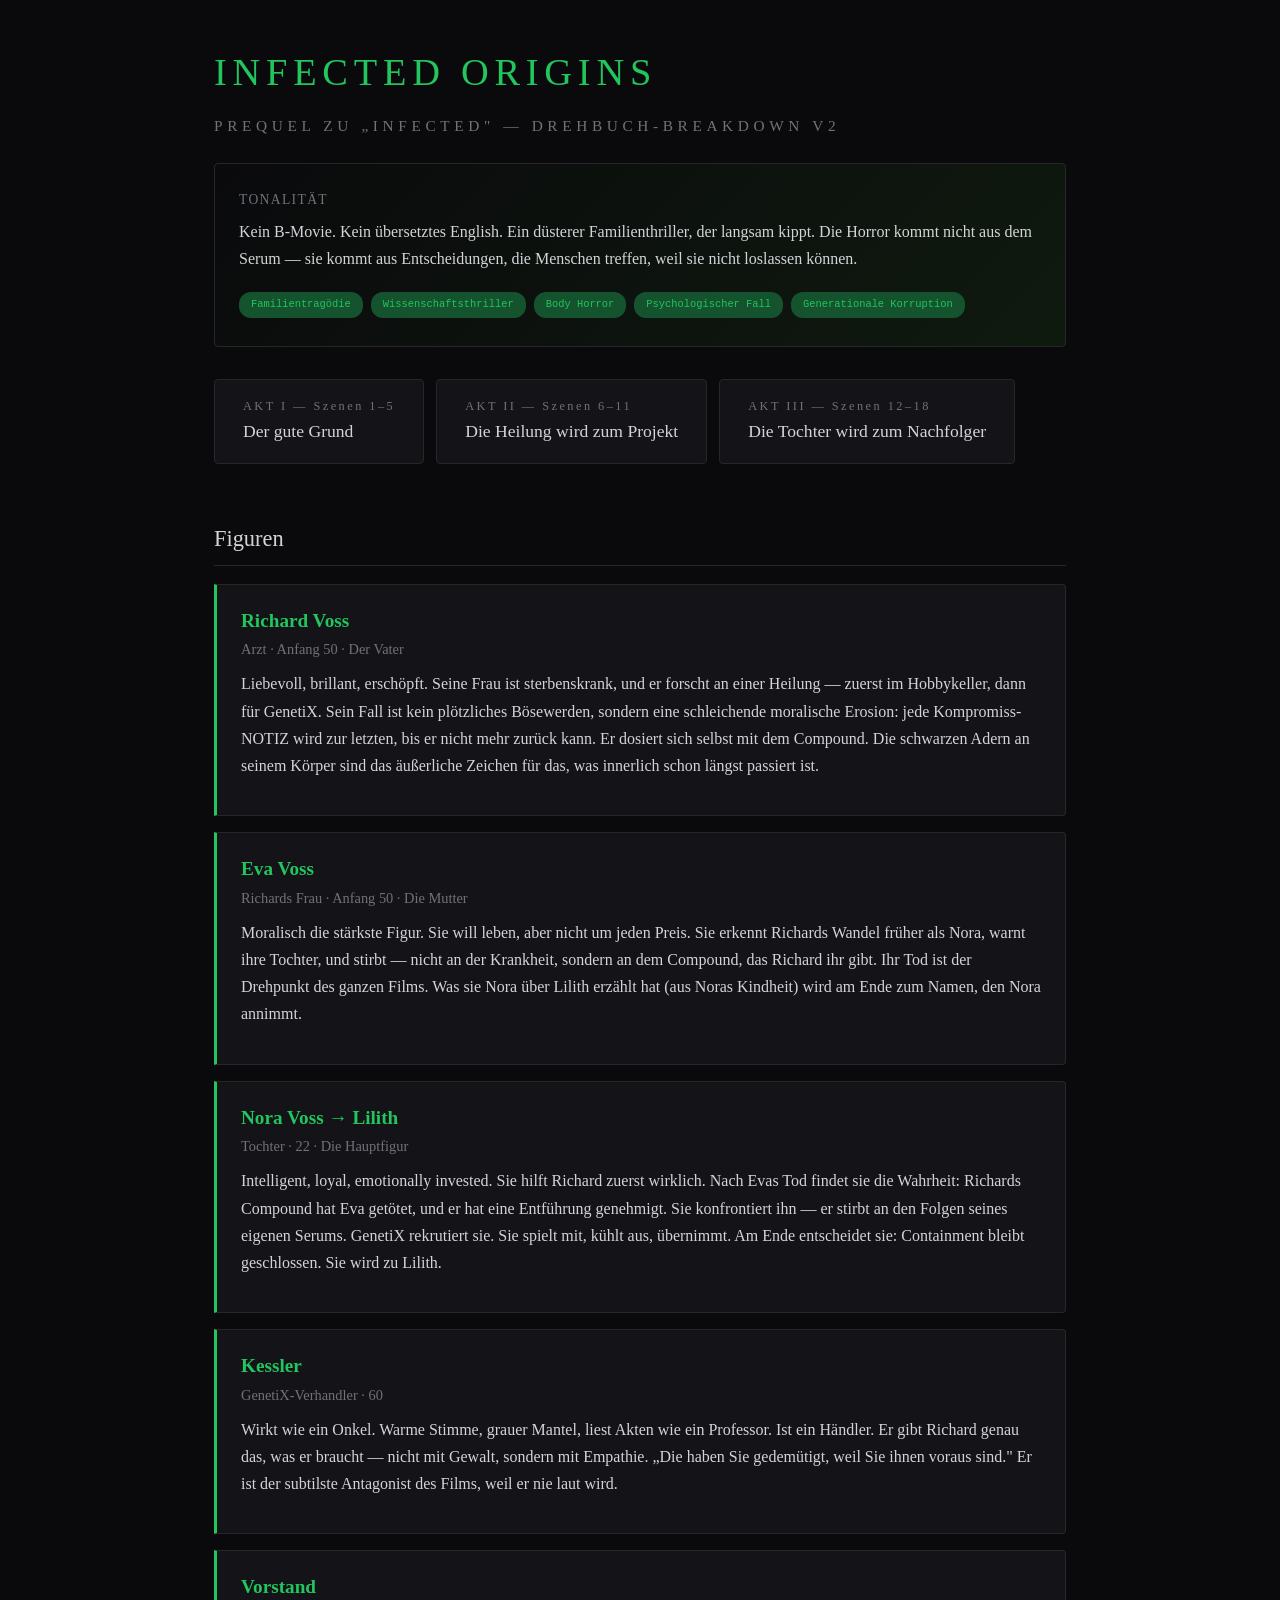
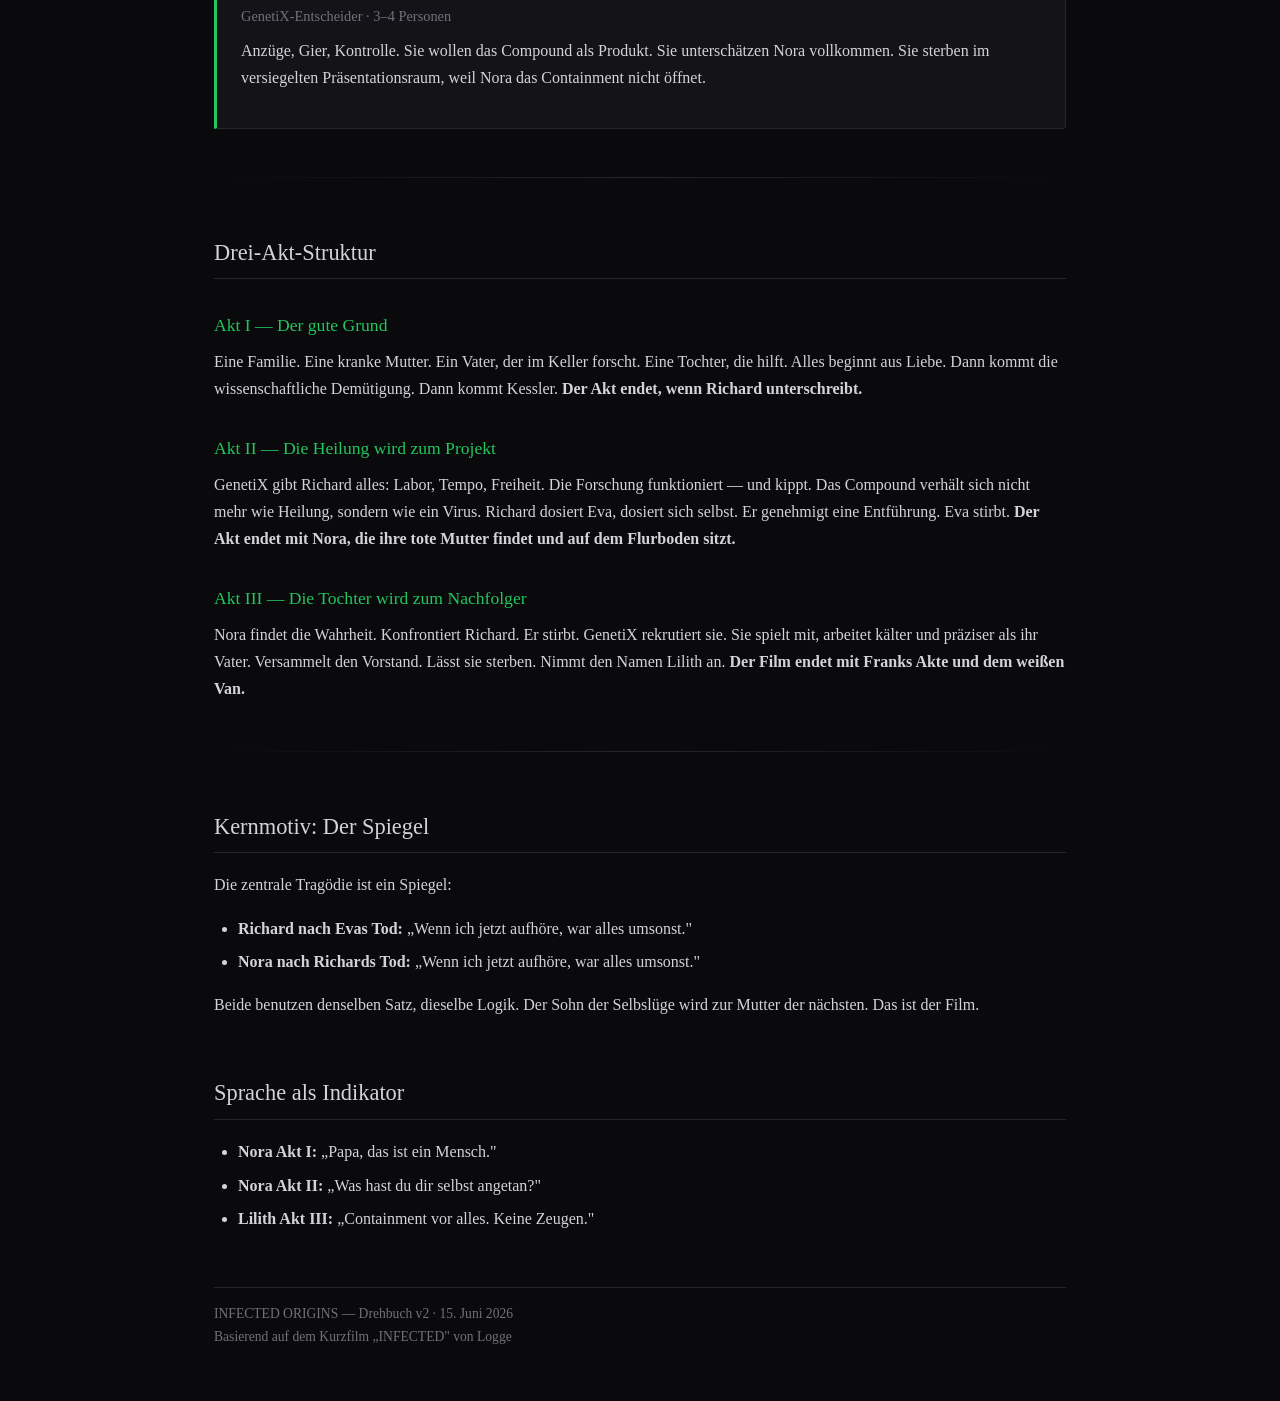
==== index.html @ d0c457ff "Initial commit: screenplay v1+v2, HTML scene breakdowns, notes, GitHub Pages" ====
<!DOCTYPE html>
<html lang="de">
<head>
<meta charset="UTF-8">
<meta http-equiv="refresh" content="0; url=./screenplay/html/index.html">
<title>INFECTED ORIGINS</title>
</head>
<body>
<p>Weiterleitung zu <a href="./screenplay/html/index.html">INFECTED ORIGINS</a>...</p>
</body>
</html>
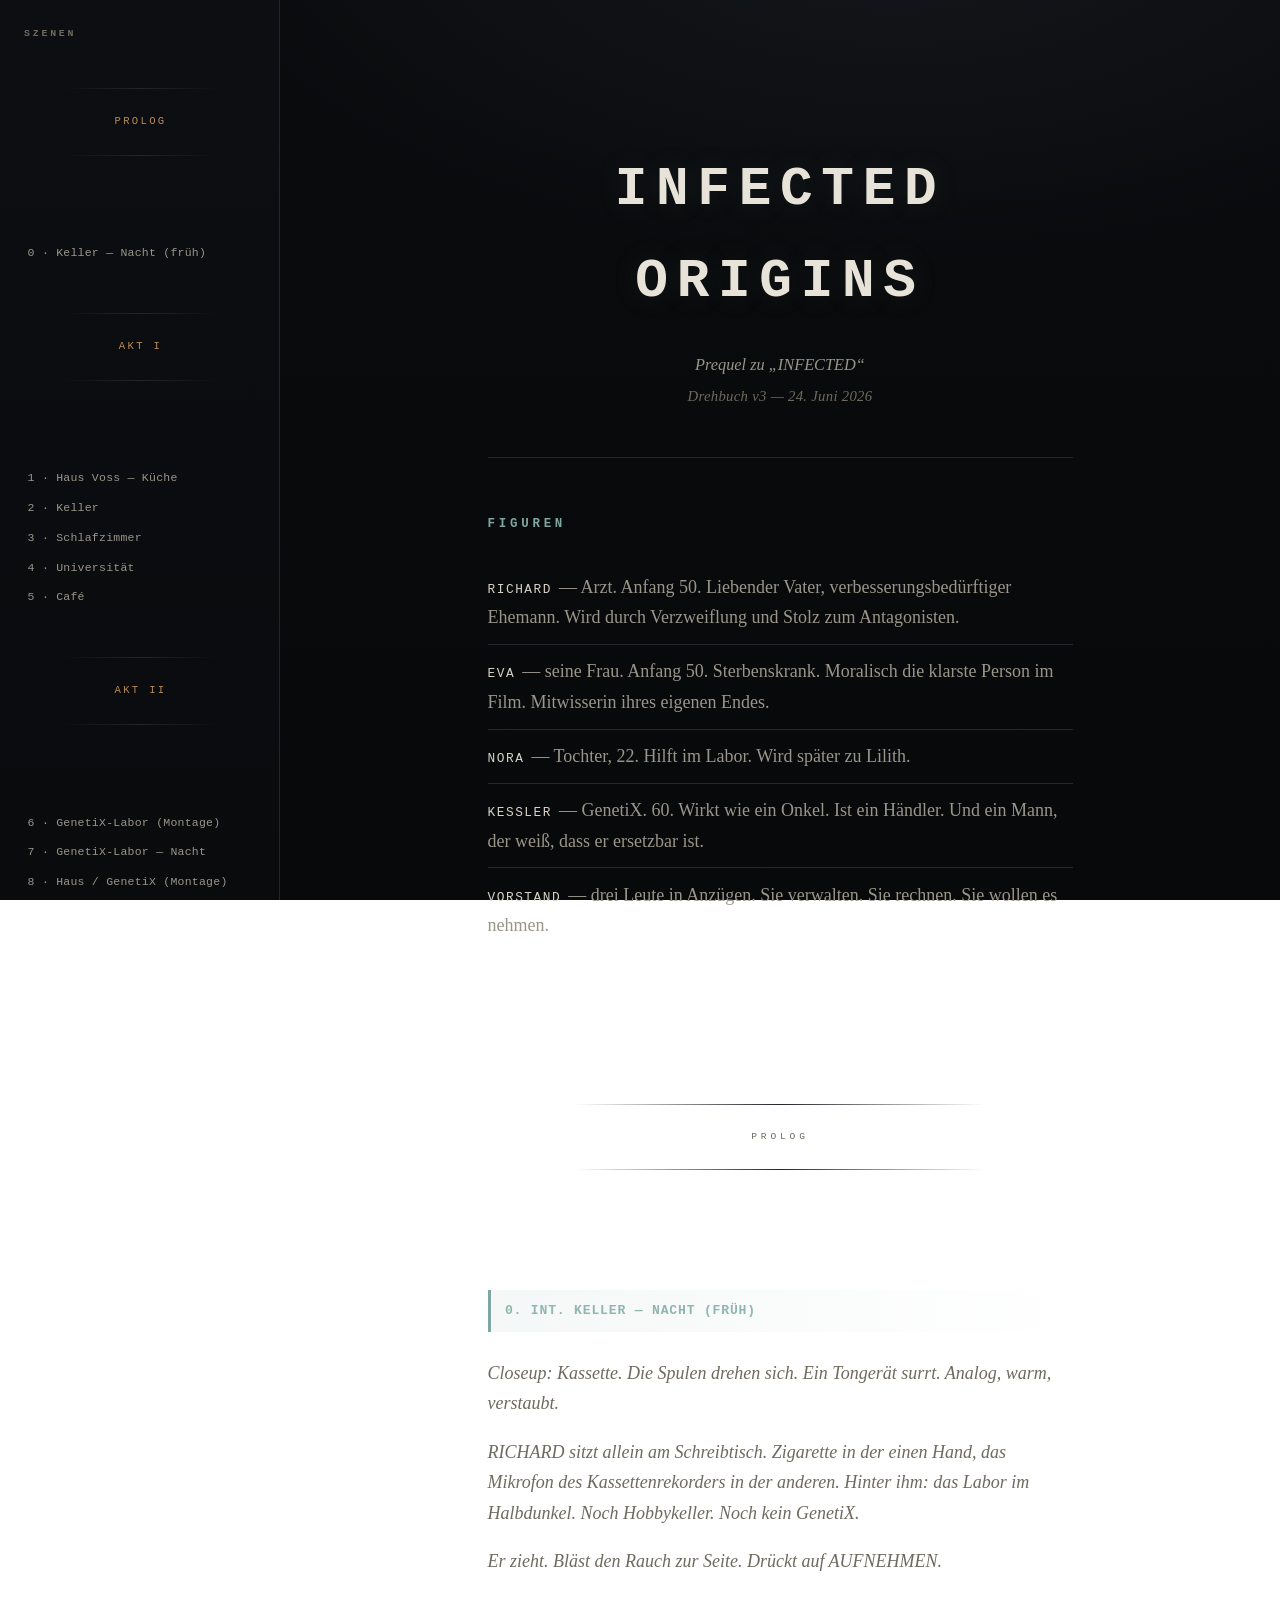
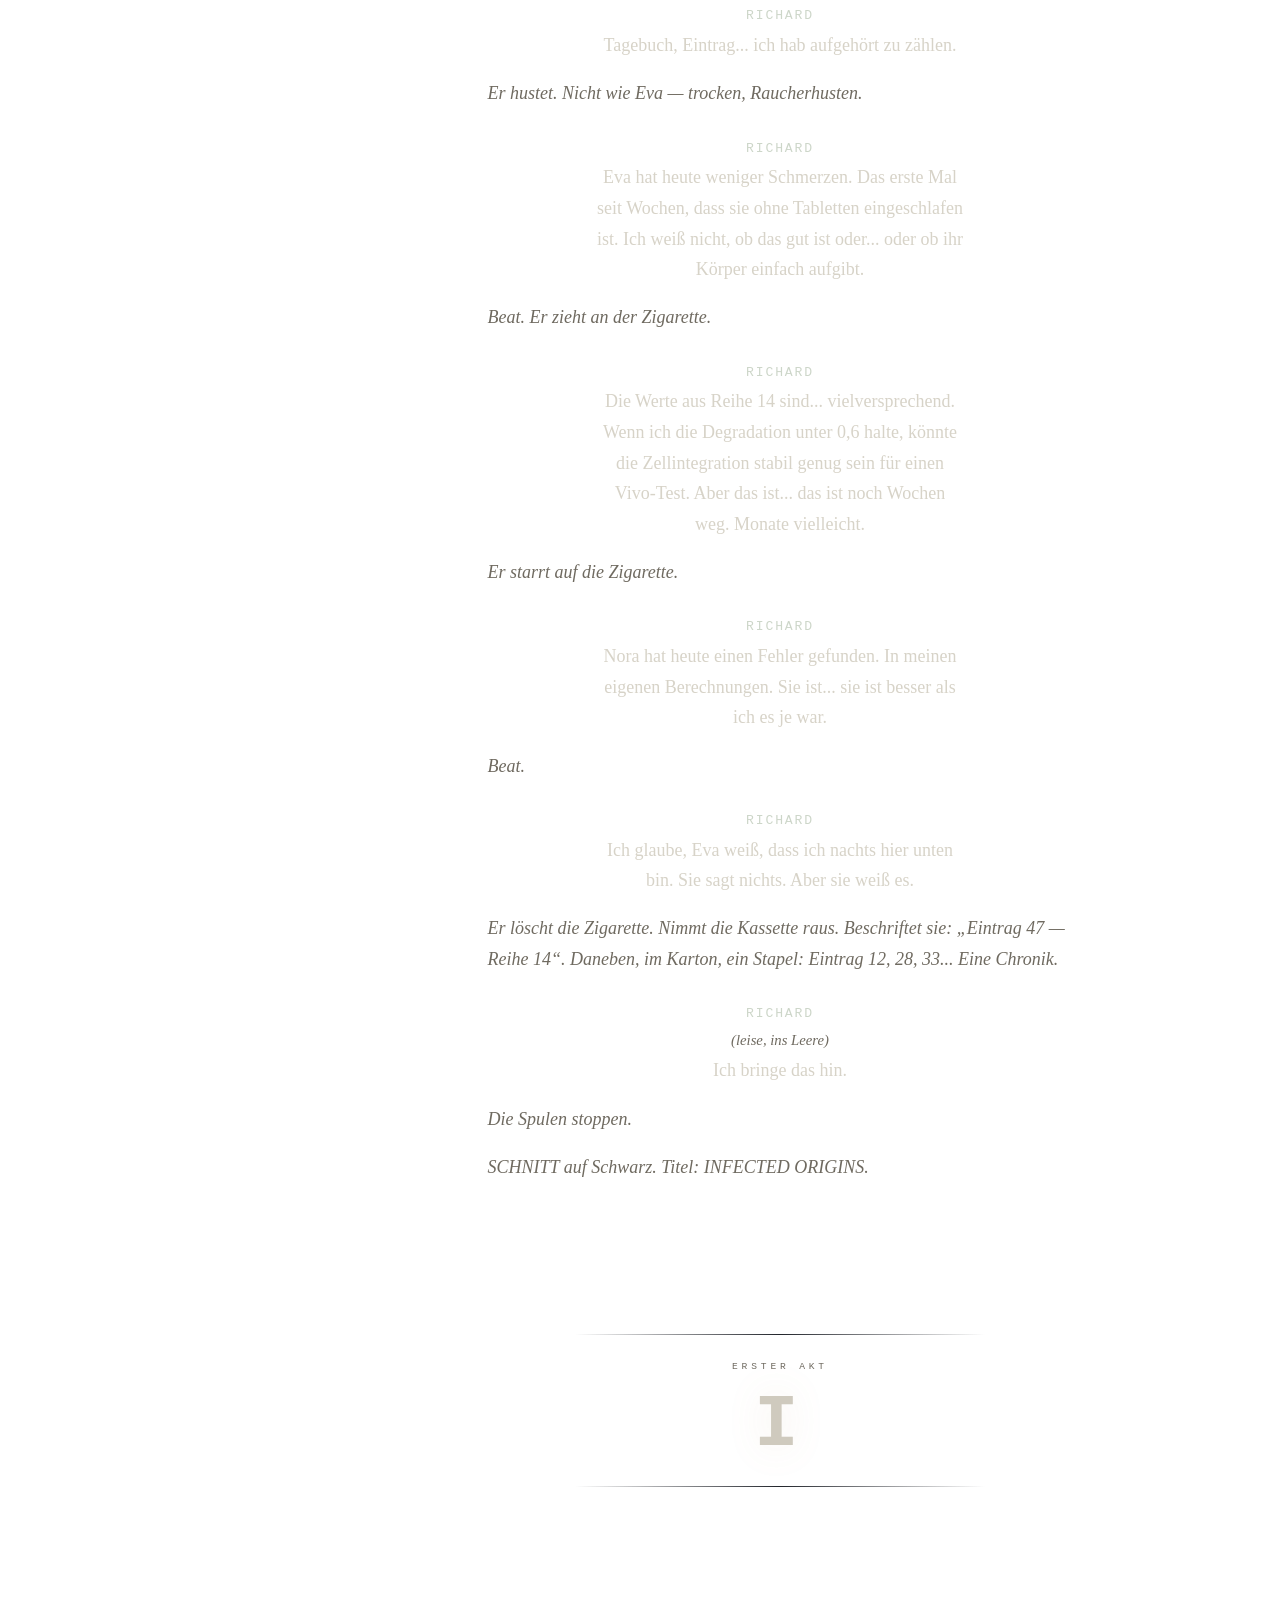
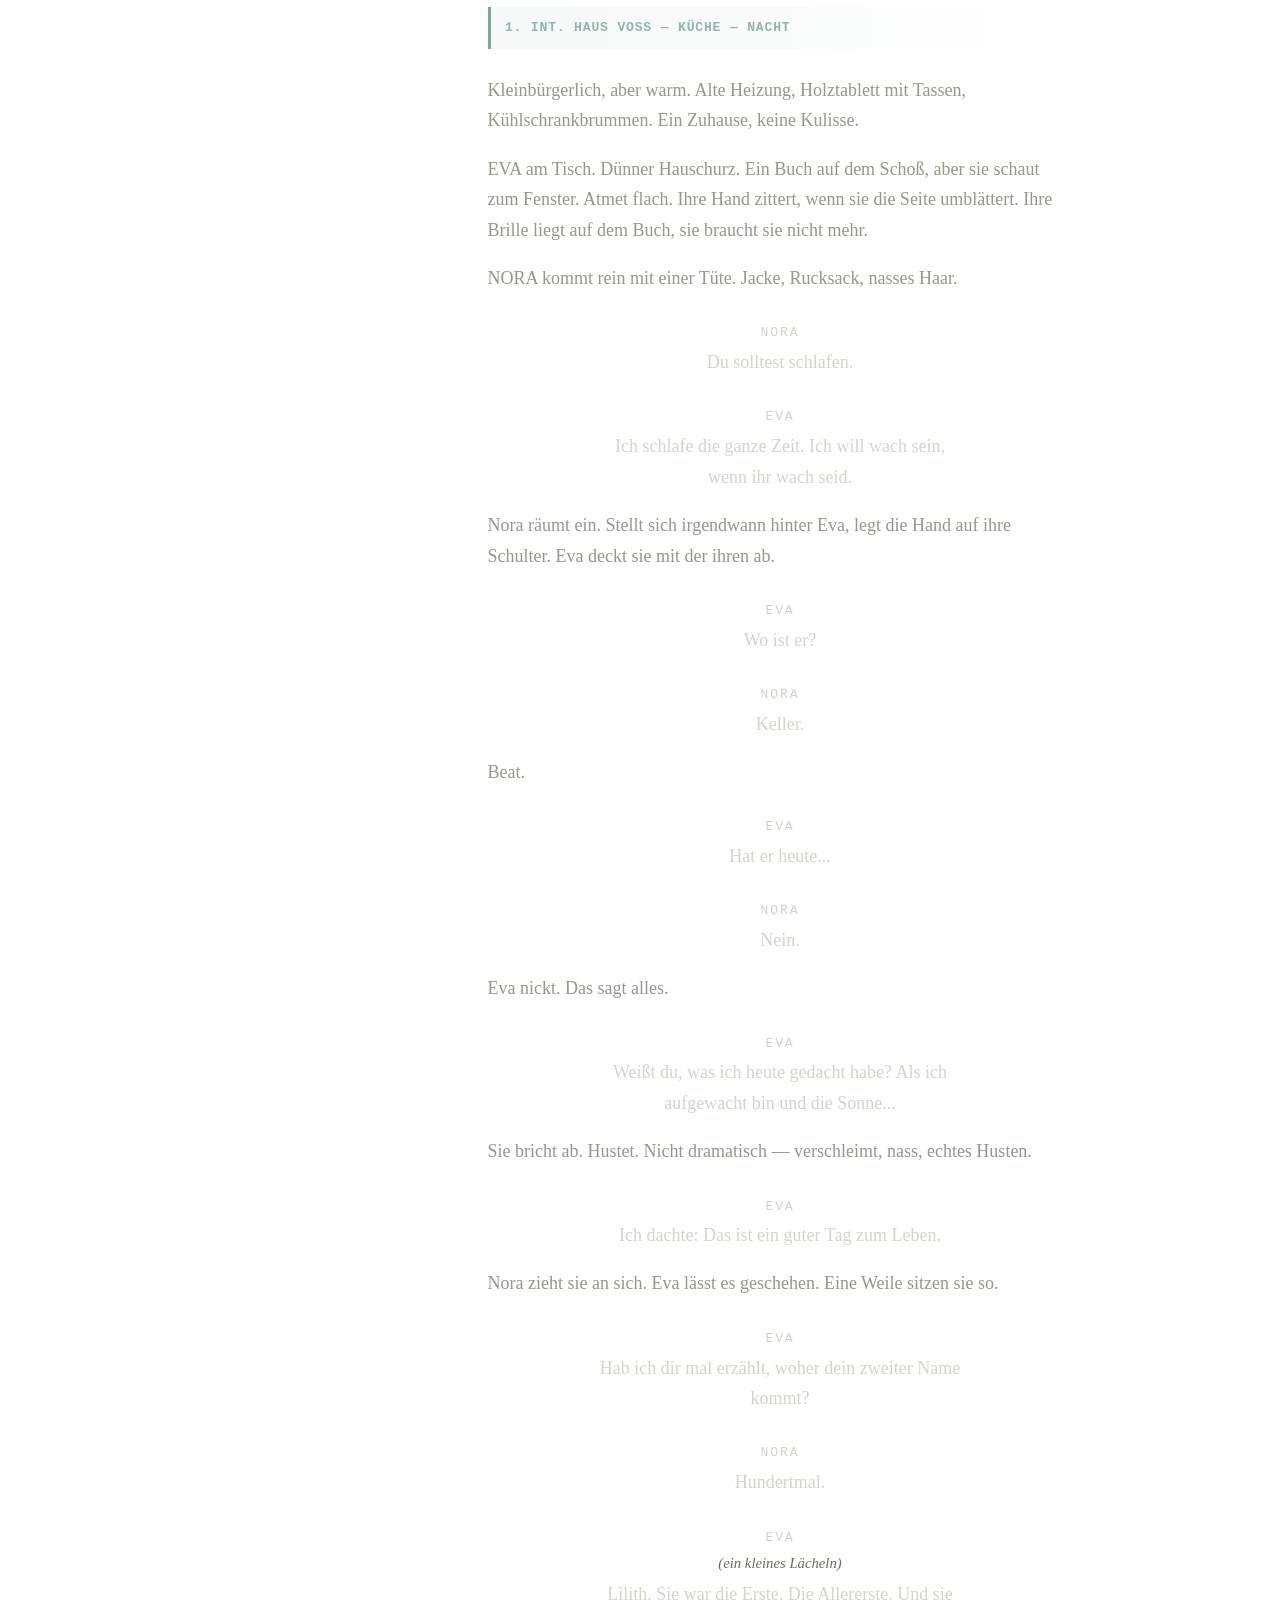
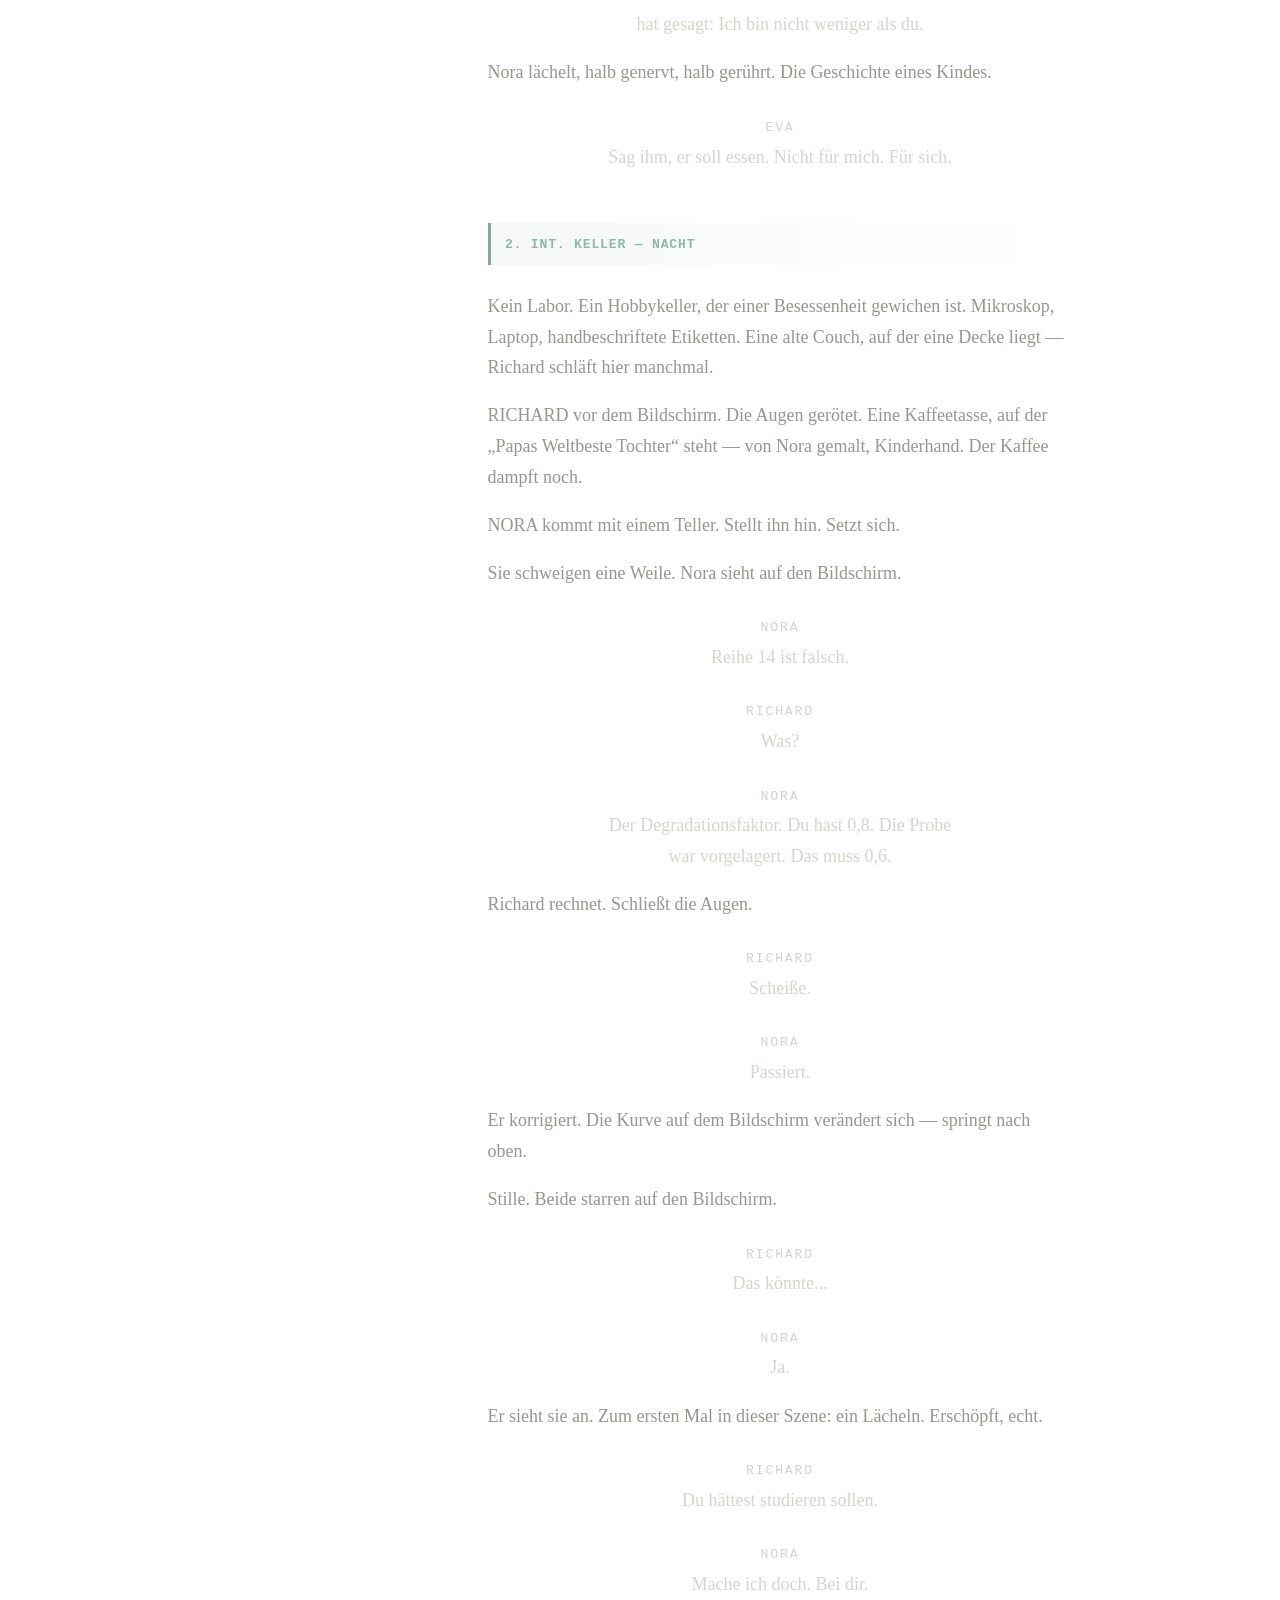
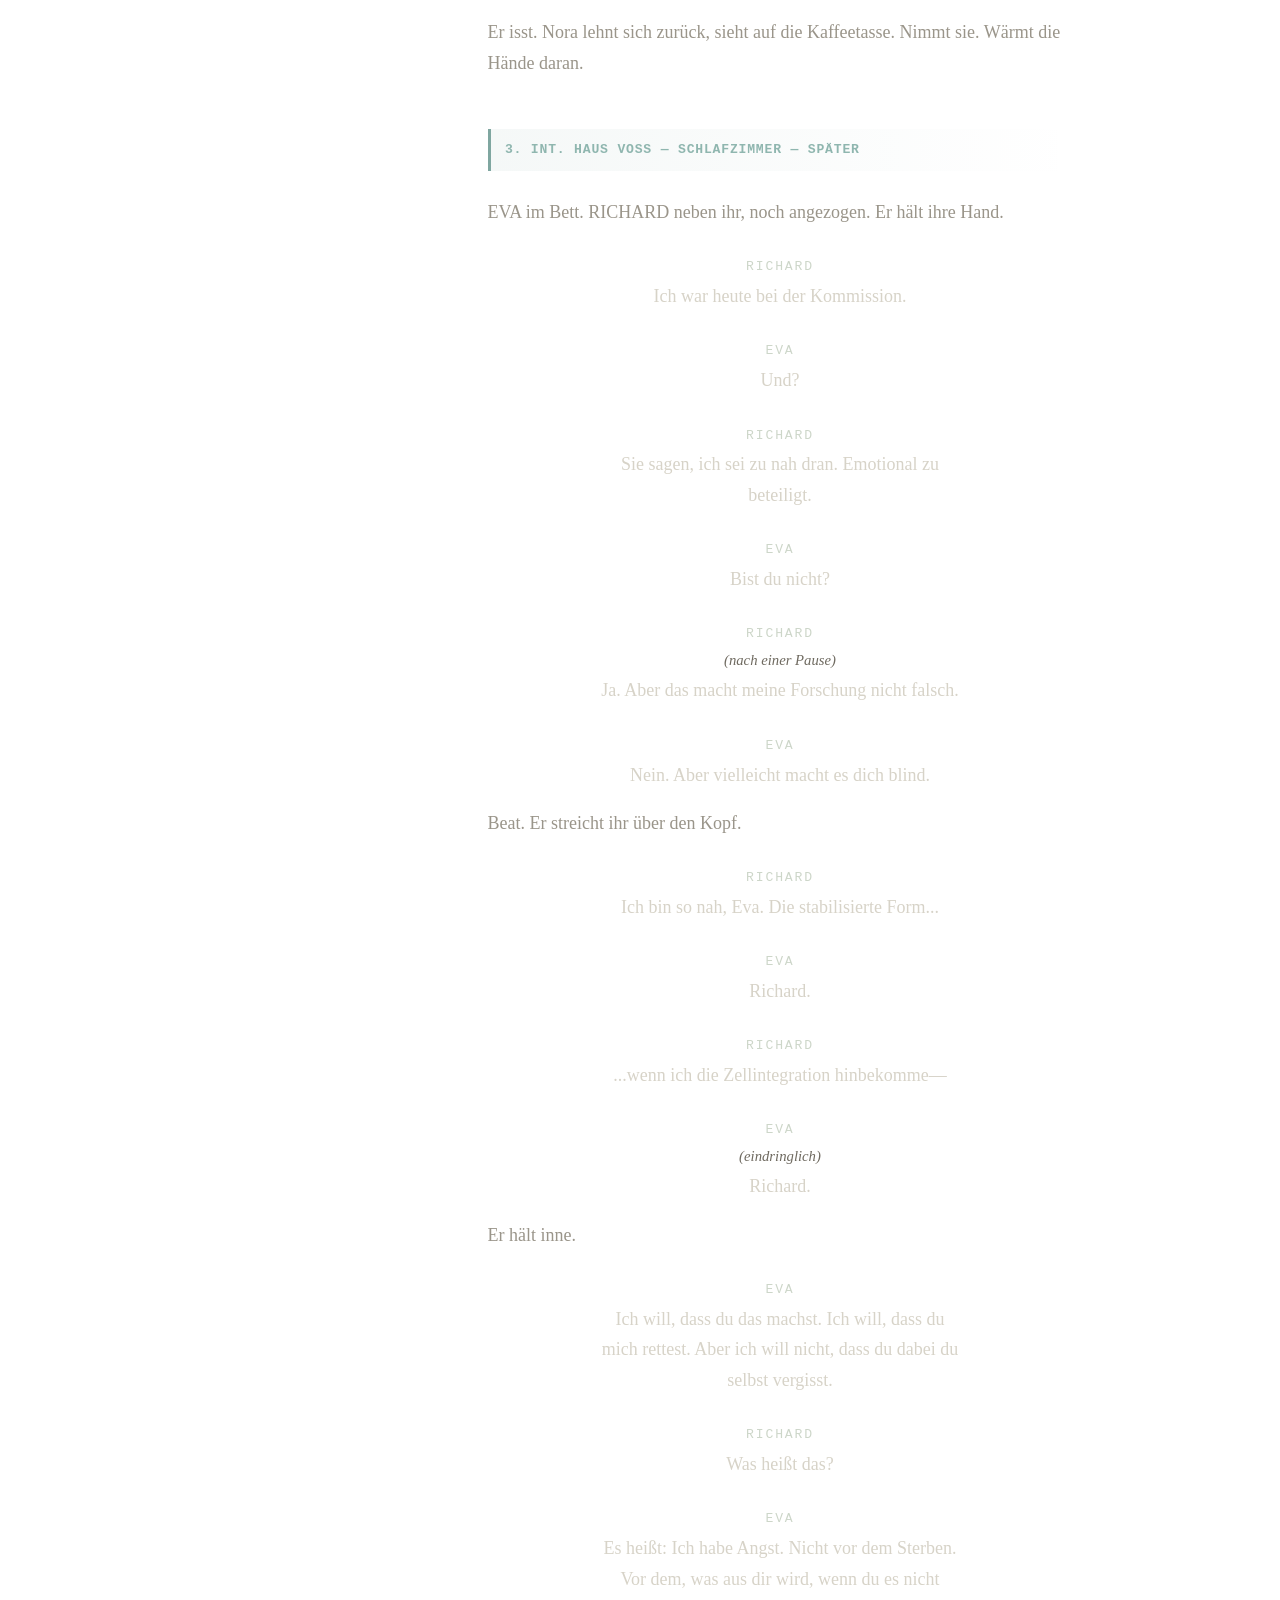
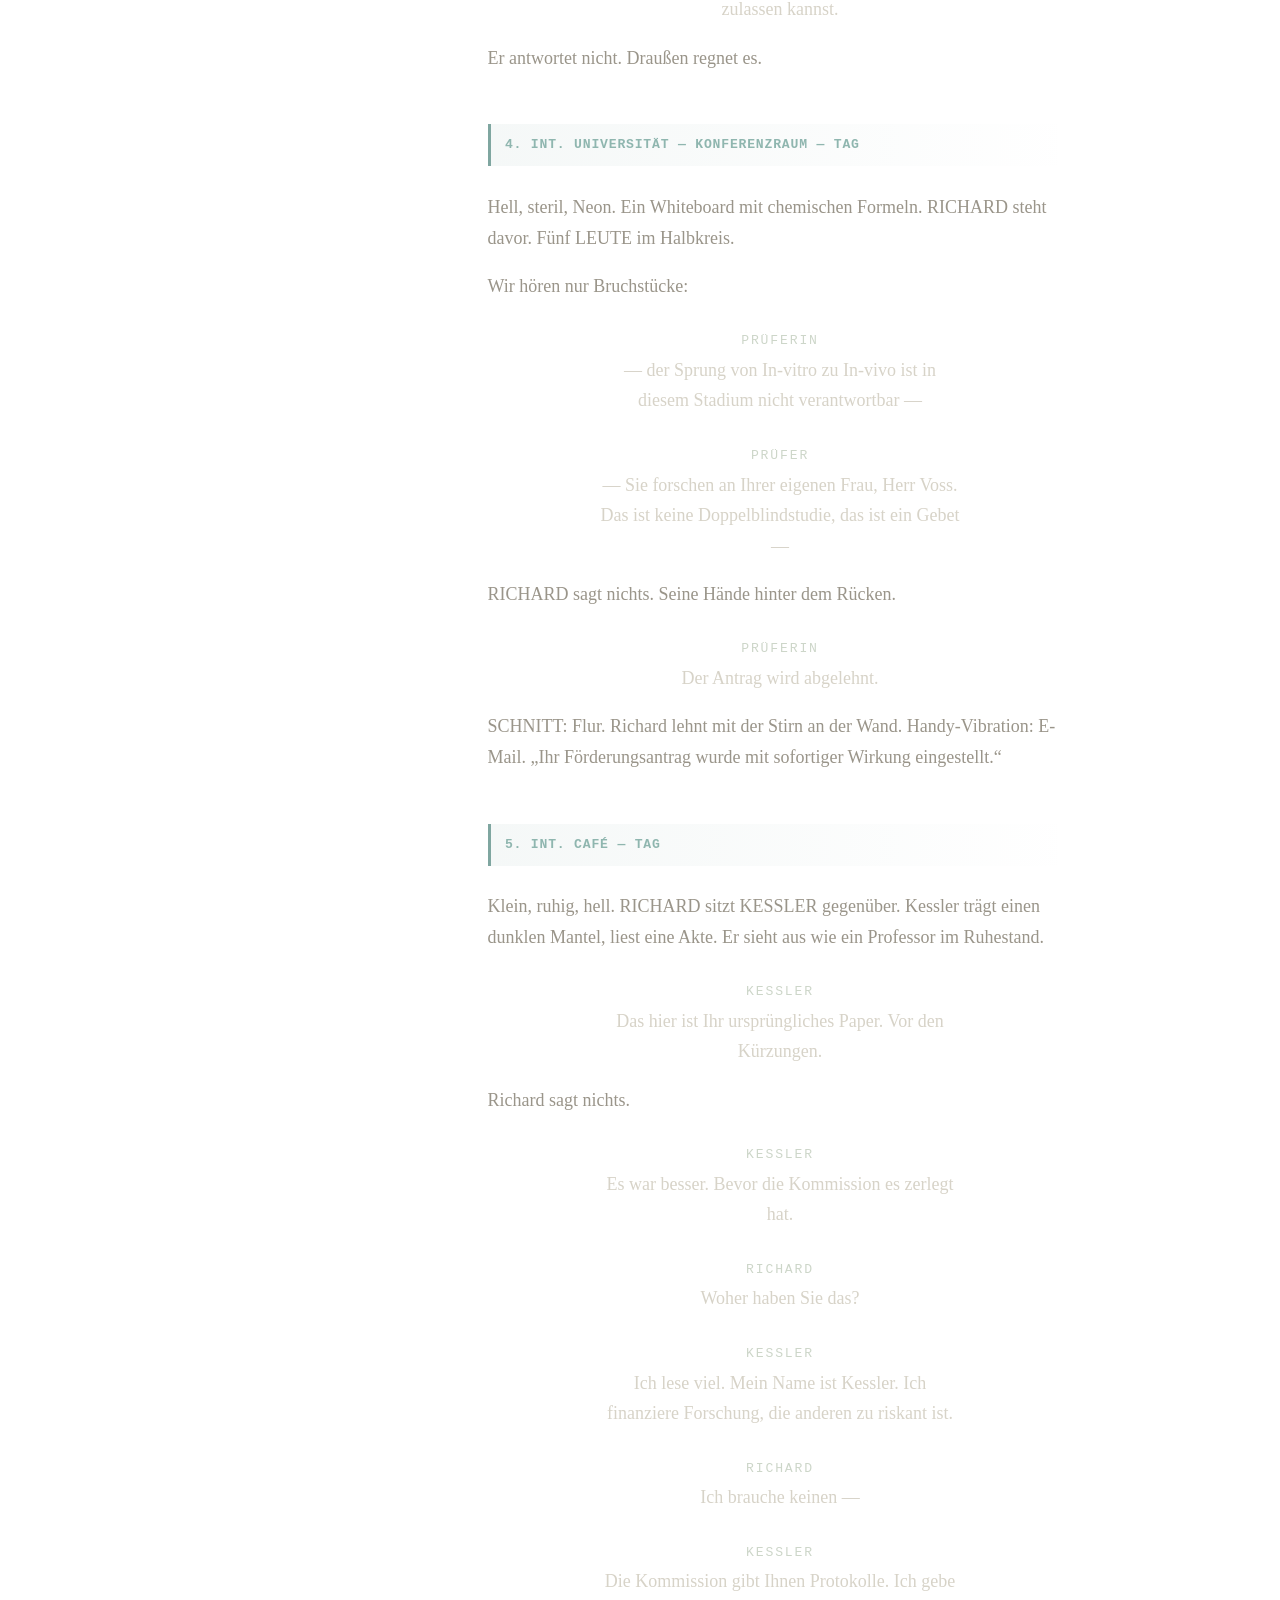
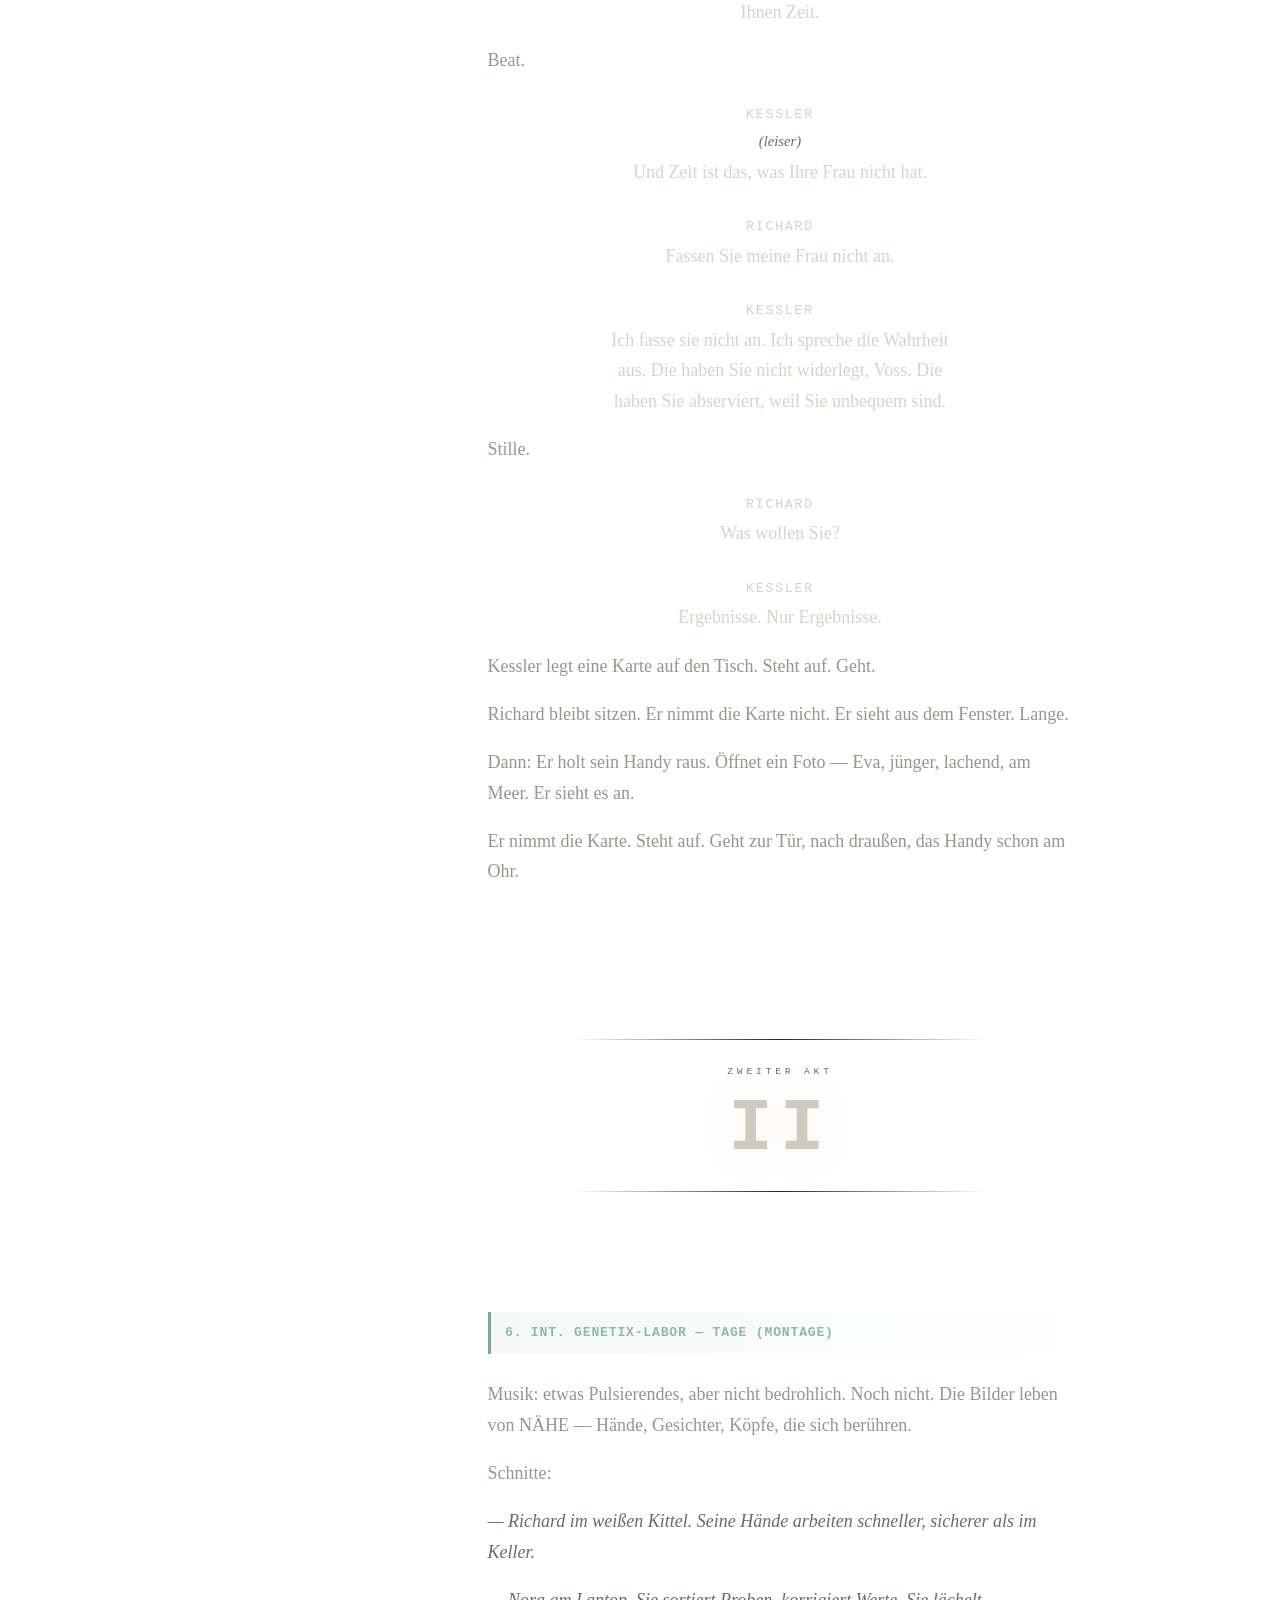
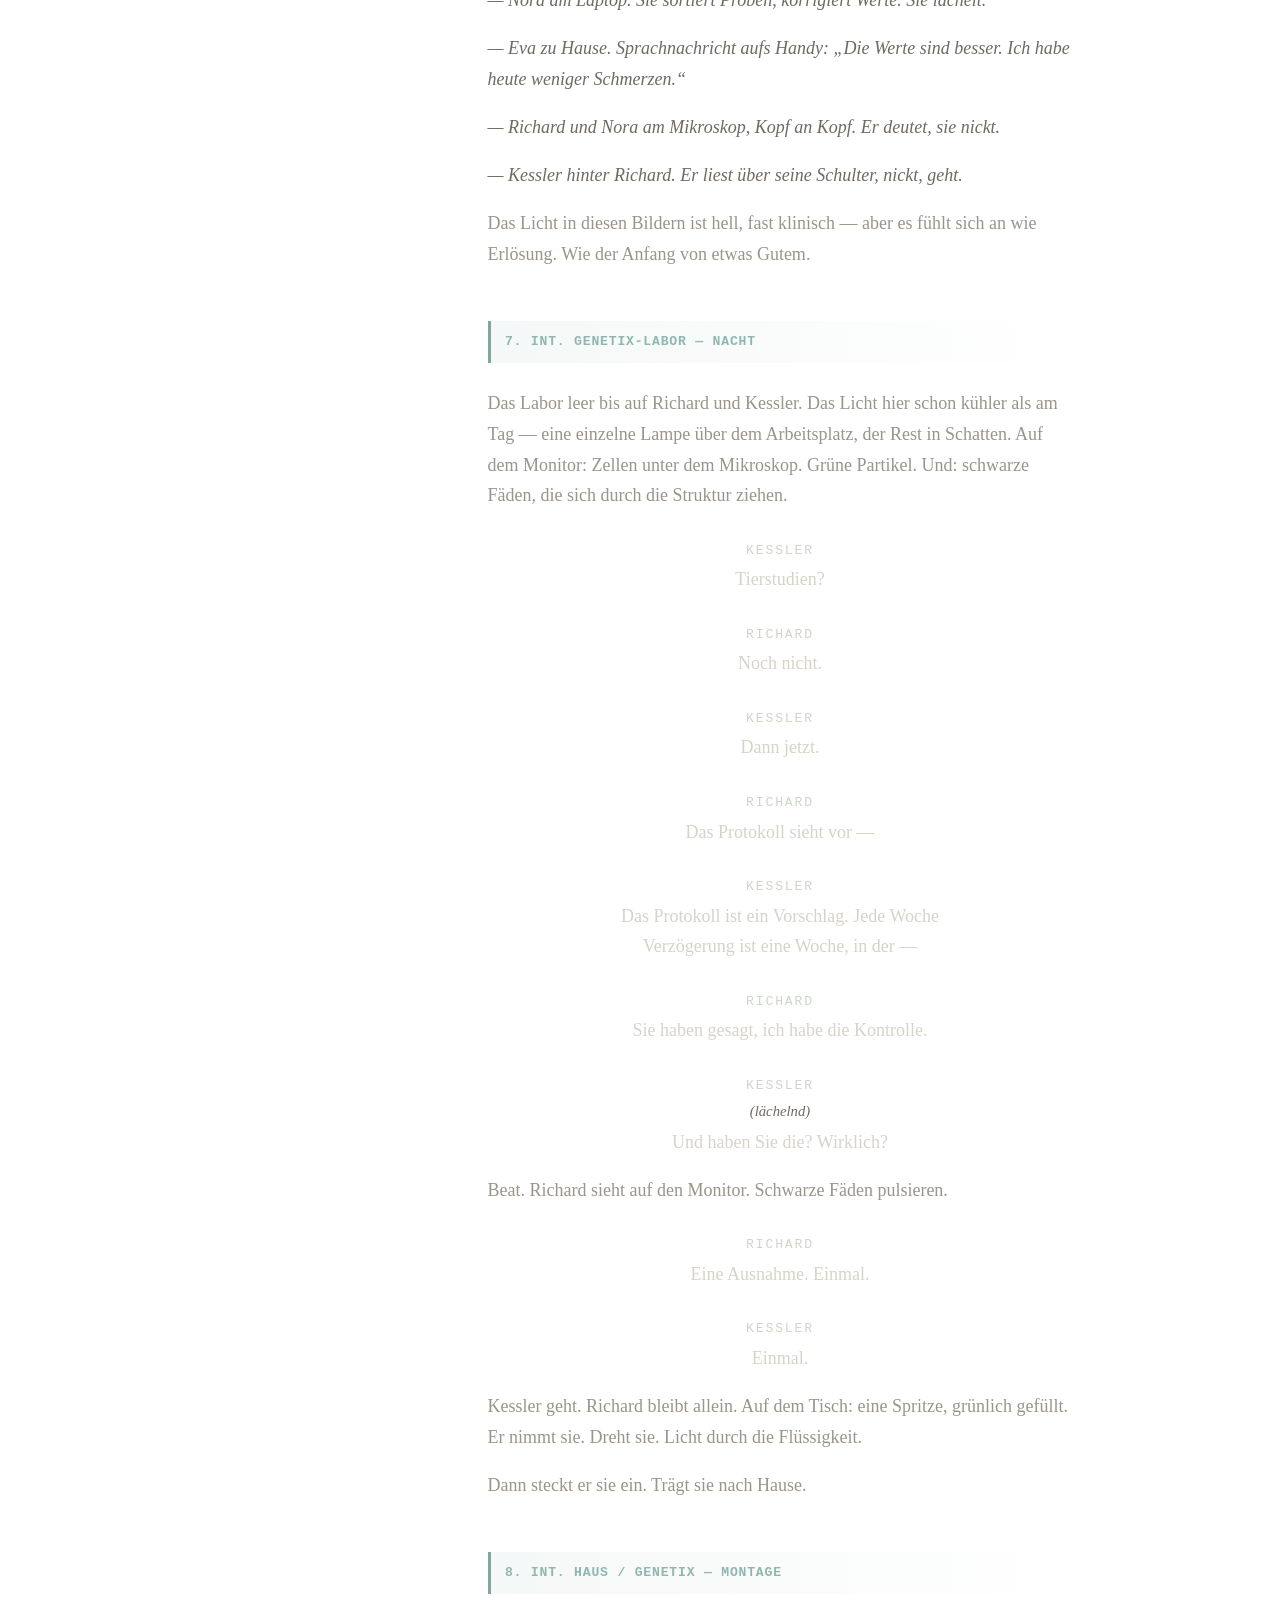
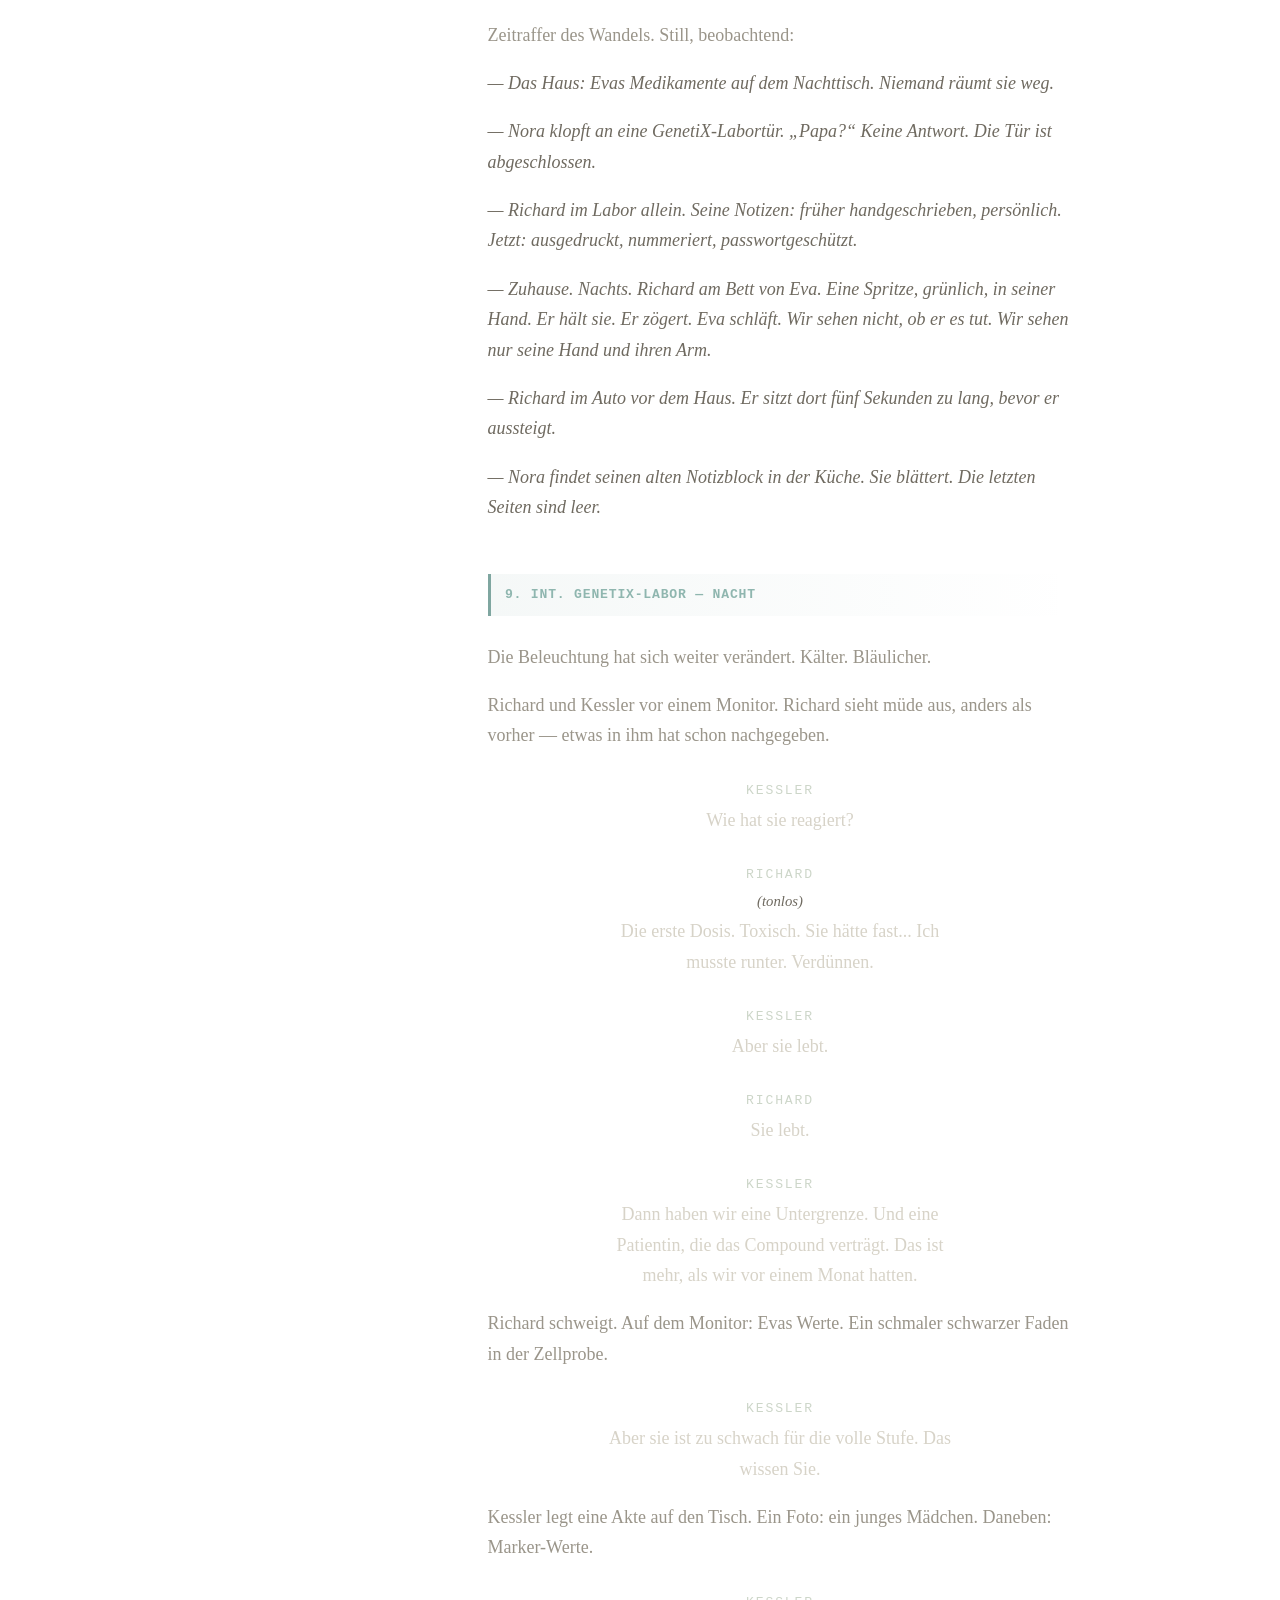
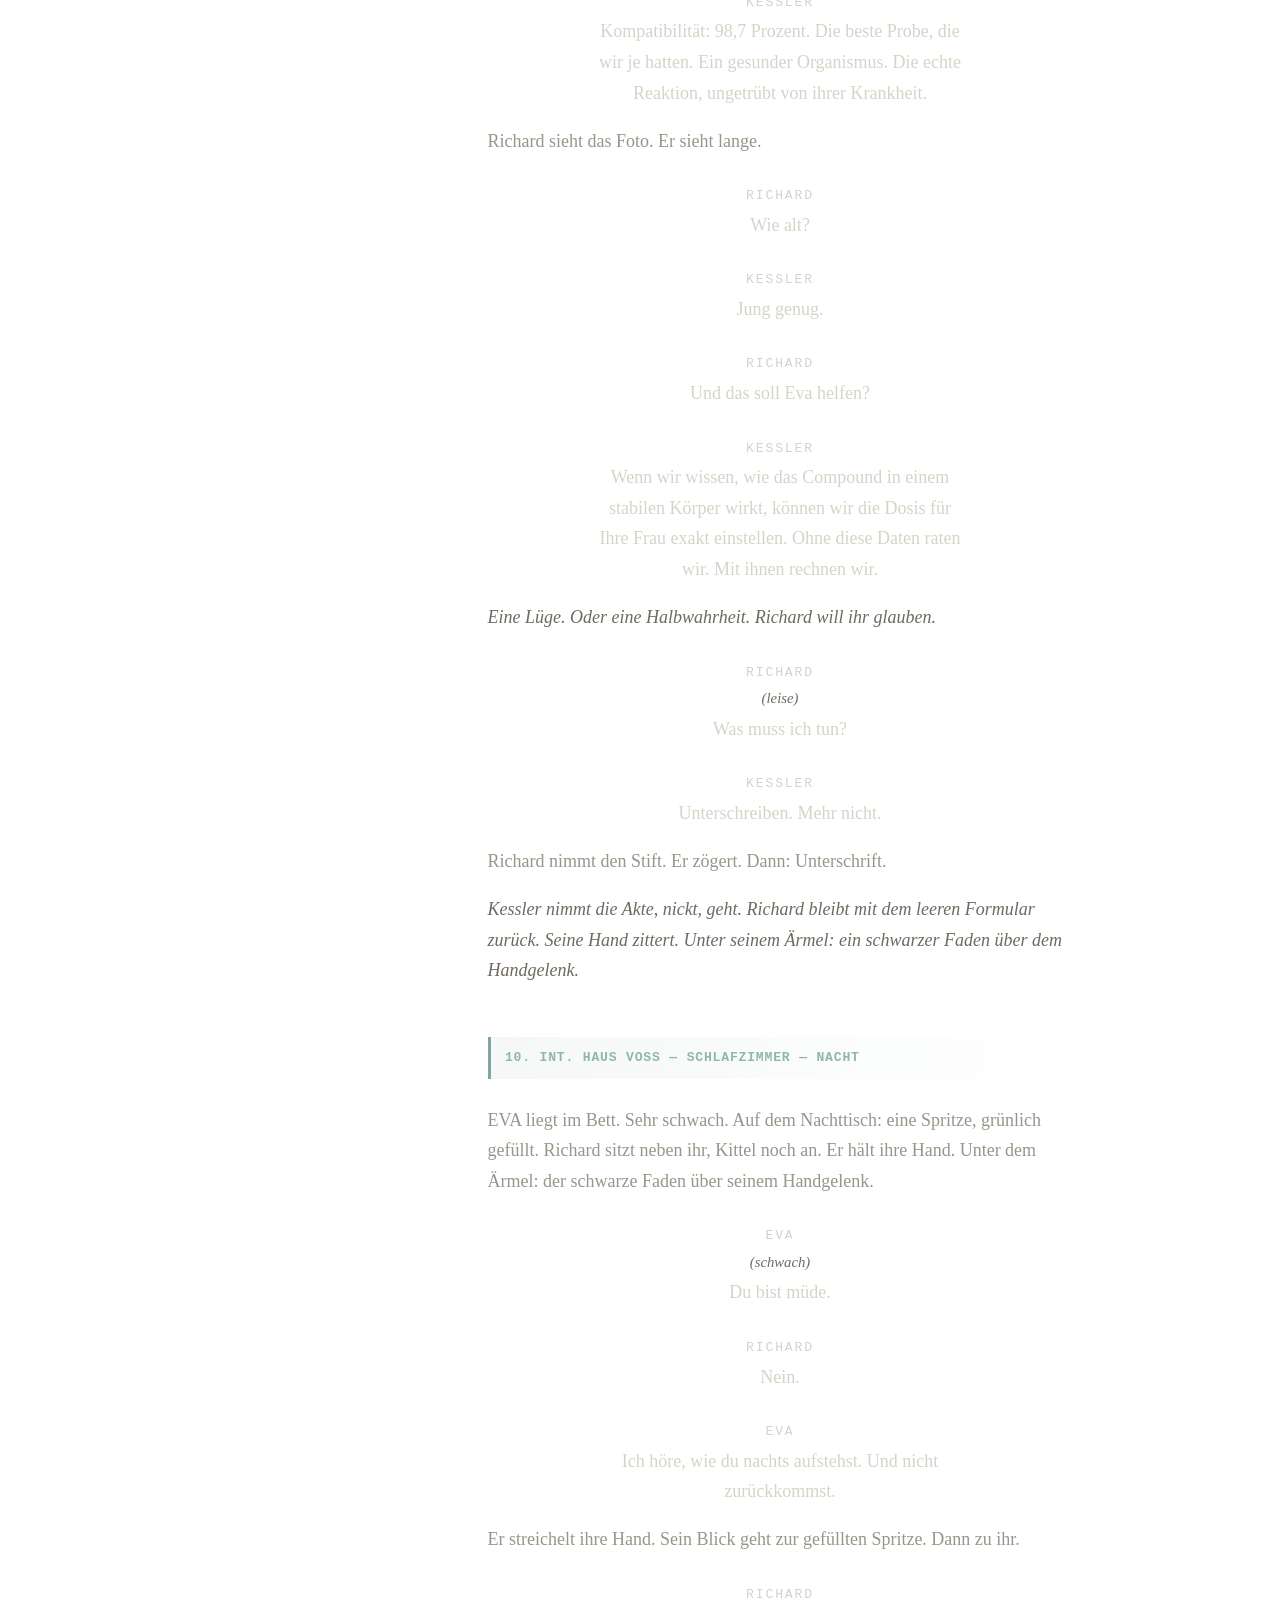
==== commit 6acaea49: "GitHub Pages: Landing-Redirect auf Drehbuch v3 Co-Authored-By: Claude Opus 4.8 (1M context) <noreply" ====
--- a/index.html
+++ b/index.html
@@ -1,11 +1,19 @@
-<!DOCTYPE html>
+<!doctype html>
 <html lang="de">
 <head>
-<meta charset="UTF-8">
-<meta http-equiv="refresh" content="0; url=./screenplay/html/index.html">
-<title>INFECTED ORIGINS</title>
+  <meta charset="utf-8">
+  <meta name="viewport" content="width=device-width, initial-scale=1">
+  <title>INFECTED ORIGINS — Drehbuch v3</title>
+  <meta http-equiv="refresh" content="0; url=screenplay/infected-origins-v3.html">
+  <link rel="canonical" href="screenplay/infected-origins-v3.html">
+  <style>
+    html,body{margin:0;height:100%;background:#0a0a0b;color:#cfc9c4;
+      font-family:Georgia,"Times New Roman",serif;display:flex;align-items:center;justify-content:center}
+    a{color:#b98a8a}
+  </style>
 </head>
 <body>
-<p>Weiterleitung zu <a href="./screenplay/html/index.html">INFECTED ORIGINS</a>...</p>
+  <p>Weiterleitung zum Drehbuch …
+     <a href="screenplay/infected-origins-v3.html">INFECTED ORIGINS</a></p>
 </body>
 </html>
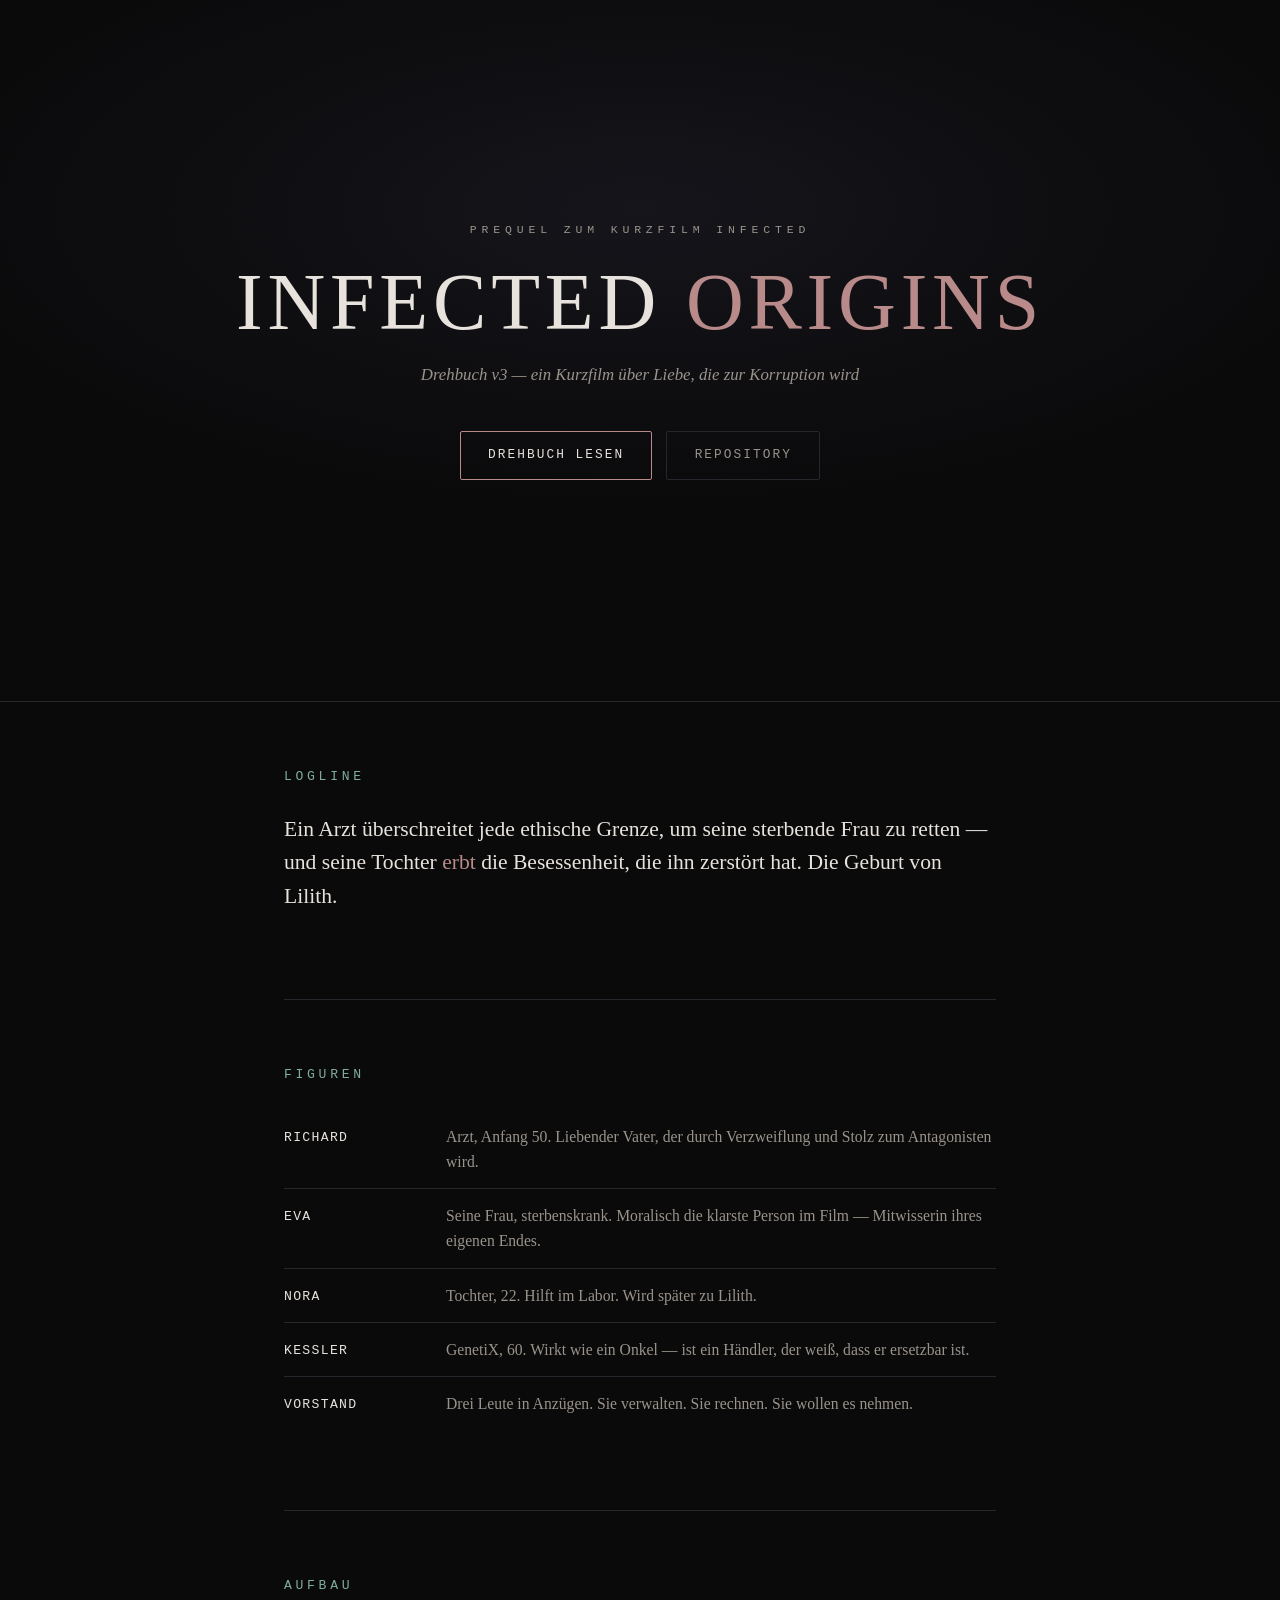
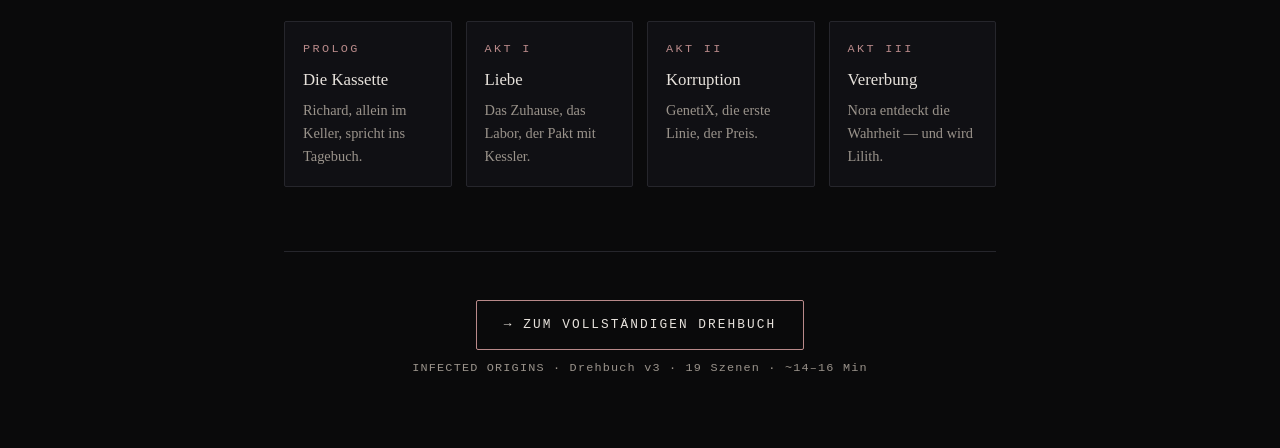
==== commit 89eab822: "Pages: echte Landing-Page + Actions-Deploy-Workflow - index.html als richtige Index-/Titelseite (Log" ====
--- a/index.html
+++ b/index.html
@@ -1,19 +1,117 @@
 <!doctype html>
 <html lang="de">
 <head>
-  <meta charset="utf-8">
-  <meta name="viewport" content="width=device-width, initial-scale=1">
-  <title>INFECTED ORIGINS — Drehbuch v3</title>
-  <meta http-equiv="refresh" content="0; url=screenplay/infected-origins-v3.html">
-  <link rel="canonical" href="screenplay/infected-origins-v3.html">
-  <style>
-    html,body{margin:0;height:100%;background:#0a0a0b;color:#cfc9c4;
-      font-family:Georgia,"Times New Roman",serif;display:flex;align-items:center;justify-content:center}
-    a{color:#b98a8a}
-  </style>
+<meta charset="utf-8">
+<meta name="viewport" content="width=device-width, initial-scale=1">
+<title>INFECTED ORIGINS — Drehbuch</title>
+<meta name="description" content="INFECTED ORIGINS — Prequel zum Kurzfilm INFECTED. Drehbuch v3.">
+<style>
+  :root{
+    --bg:#0a0a0b; --bg2:#101014; --ink:#e7e2dc; --muted:#9a938b;
+    --line:#26262c; --accent:#b98a8a; --accent2:#7fae9e;
+    --serif:Georgia,"Times New Roman",serif;
+    --mono:"SFMono-Regular",Consolas,"Liberation Mono",Menlo,monospace;
+  }
+  *{box-sizing:border-box}
+  html{scroll-behavior:smooth}
+  body{margin:0;background:var(--bg);color:var(--ink);font-family:var(--serif);
+    line-height:1.6;-webkit-font-smoothing:antialiased}
+  a{color:var(--accent);text-decoration:none}
+  a:hover{text-decoration:underline}
+  .wrap{max-width:760px;margin:0 auto;padding:0 24px}
+
+  /* Hero */
+  header.hero{min-height:78vh;display:flex;flex-direction:column;justify-content:center;
+    align-items:center;text-align:center;padding:64px 24px;
+    background:radial-gradient(80% 60% at 50% 30%,#15151b 0%,var(--bg) 70%);
+    border-bottom:1px solid var(--line)}
+  .kicker{font-family:var(--mono);letter-spacing:.42em;text-transform:uppercase;
+    font-size:.72rem;color:var(--muted);margin-bottom:1.4rem}
+  h1{font-size:clamp(2.6rem,8vw,5rem);margin:0;font-weight:400;letter-spacing:.06em;
+    line-height:1.04}
+  h1 .o{color:var(--accent)}
+  .sub{color:var(--muted);font-style:italic;margin-top:1.1rem;font-size:1.05rem}
+  .cta{margin-top:2.6rem;display:flex;gap:14px;flex-wrap:wrap;justify-content:center}
+  .btn{display:inline-block;padding:.85rem 1.7rem;border:1px solid var(--accent);
+    border-radius:2px;color:var(--ink);font-family:var(--mono);font-size:.8rem;
+    letter-spacing:.16em;text-transform:uppercase;transition:.2s}
+  .btn:hover{background:var(--accent);color:#0a0a0b;text-decoration:none}
+  .btn.ghost{border-color:var(--line);color:var(--muted)}
+  .btn.ghost:hover{background:var(--bg2);color:var(--ink);border-color:var(--muted)}
+
+  /* Sections */
+  section{padding:64px 0;border-bottom:1px solid var(--line)}
+  h2{font-family:var(--mono);text-transform:uppercase;letter-spacing:.28em;
+    font-size:.82rem;color:var(--accent2);margin:0 0 1.6rem;font-weight:400}
+  .logline{font-size:1.35rem;line-height:1.55}
+  .logline em{color:var(--accent);font-style:normal}
+
+  /* Figures */
+  .fig{display:grid;grid-template-columns:140px 1fr;gap:6px 22px;padding:14px 0;
+    border-top:1px solid var(--line)}
+  .fig:first-of-type{border-top:none}
+  .fig dt{font-family:var(--mono);text-transform:uppercase;letter-spacing:.1em;
+    font-size:.82rem;color:var(--ink);padding-top:3px}
+  .fig dd{margin:0;color:var(--muted);font-size:.98rem}
+
+  /* Acts */
+  .acts{display:grid;grid-template-columns:repeat(auto-fit,minmax(150px,1fr));gap:14px}
+  .act{border:1px solid var(--line);border-radius:2px;padding:18px;background:var(--bg2)}
+  .act .n{font-family:var(--mono);color:var(--accent);font-size:.74rem;letter-spacing:.2em}
+  .act h3{margin:.5rem 0 .3rem;font-weight:400;font-size:1.05rem}
+  .act p{margin:0;color:var(--muted);font-size:.9rem}
+
+  footer{padding:48px 24px 70px;text-align:center;color:var(--muted);font-size:.85rem}
+  footer .meta{font-family:var(--mono);letter-spacing:.1em;font-size:.74rem;margin-top:.6rem}
+  @media(max-width:520px){.fig{grid-template-columns:1fr;gap:2px}.fig dt{padding-top:10px}}
+</style>
 </head>
 <body>
-  <p>Weiterleitung zum Drehbuch …
-     <a href="screenplay/infected-origins-v3.html">INFECTED ORIGINS</a></p>
+
+<header class="hero">
+  <div class="kicker">Prequel zum Kurzfilm INFECTED</div>
+  <h1>INFECTED <span class="o">ORIGINS</span></h1>
+  <div class="sub">Drehbuch v3 — ein Kurzfilm über Liebe, die zur Korruption wird</div>
+  <div class="cta">
+    <a class="btn" href="screenplay/infected-origins-v3.html">Drehbuch lesen</a>
+    <a class="btn ghost" href="https://github.com/LoggeL/infected-origins">Repository</a>
+  </div>
+</header>
+
+<main class="wrap">
+
+  <section>
+    <h2>Logline</h2>
+    <p class="logline">Ein Arzt überschreitet jede ethische Grenze, um seine sterbende Frau zu retten — und seine Tochter <em>erbt</em> die Besessenheit, die ihn zerstört hat. Die Geburt von Lilith.</p>
+  </section>
+
+  <section>
+    <h2>Figuren</h2>
+    <dl class="fig-list">
+      <div class="fig"><dt>Richard</dt><dd>Arzt, Anfang 50. Liebender Vater, der durch Verzweiflung und Stolz zum Antagonisten wird.</dd></div>
+      <div class="fig"><dt>Eva</dt><dd>Seine Frau, sterbenskrank. Moralisch die klarste Person im Film — Mitwisserin ihres eigenen Endes.</dd></div>
+      <div class="fig"><dt>Nora</dt><dd>Tochter, 22. Hilft im Labor. Wird später zu Lilith.</dd></div>
+      <div class="fig"><dt>Kessler</dt><dd>GenetiX, 60. Wirkt wie ein Onkel — ist ein Händler, der weiß, dass er ersetzbar ist.</dd></div>
+      <div class="fig"><dt>Vorstand</dt><dd>Drei Leute in Anzügen. Sie verwalten. Sie rechnen. Sie wollen es nehmen.</dd></div>
+    </dl>
+  </section>
+
+  <section>
+    <h2>Aufbau</h2>
+    <div class="acts">
+      <div class="act"><div class="n">PROLOG</div><h3>Die Kassette</h3><p>Richard, allein im Keller, spricht ins Tagebuch.</p></div>
+      <div class="act"><div class="n">AKT I</div><h3>Liebe</h3><p>Das Zuhause, das Labor, der Pakt mit Kessler.</p></div>
+      <div class="act"><div class="n">AKT II</div><h3>Korruption</h3><p>GenetiX, die erste Linie, der Preis.</p></div>
+      <div class="act"><div class="n">AKT III</div><h3>Vererbung</h3><p>Nora entdeckt die Wahrheit — und wird Lilith.</p></div>
+    </div>
+  </section>
+
+</main>
+
+<footer>
+  <a class="btn" href="screenplay/infected-origins-v3.html">→ Zum vollständigen Drehbuch</a>
+  <div class="meta">INFECTED ORIGINS · Drehbuch v3 · 19 Szenen · ~14–16 Min</div>
+</footer>
+
 </body>
 </html>
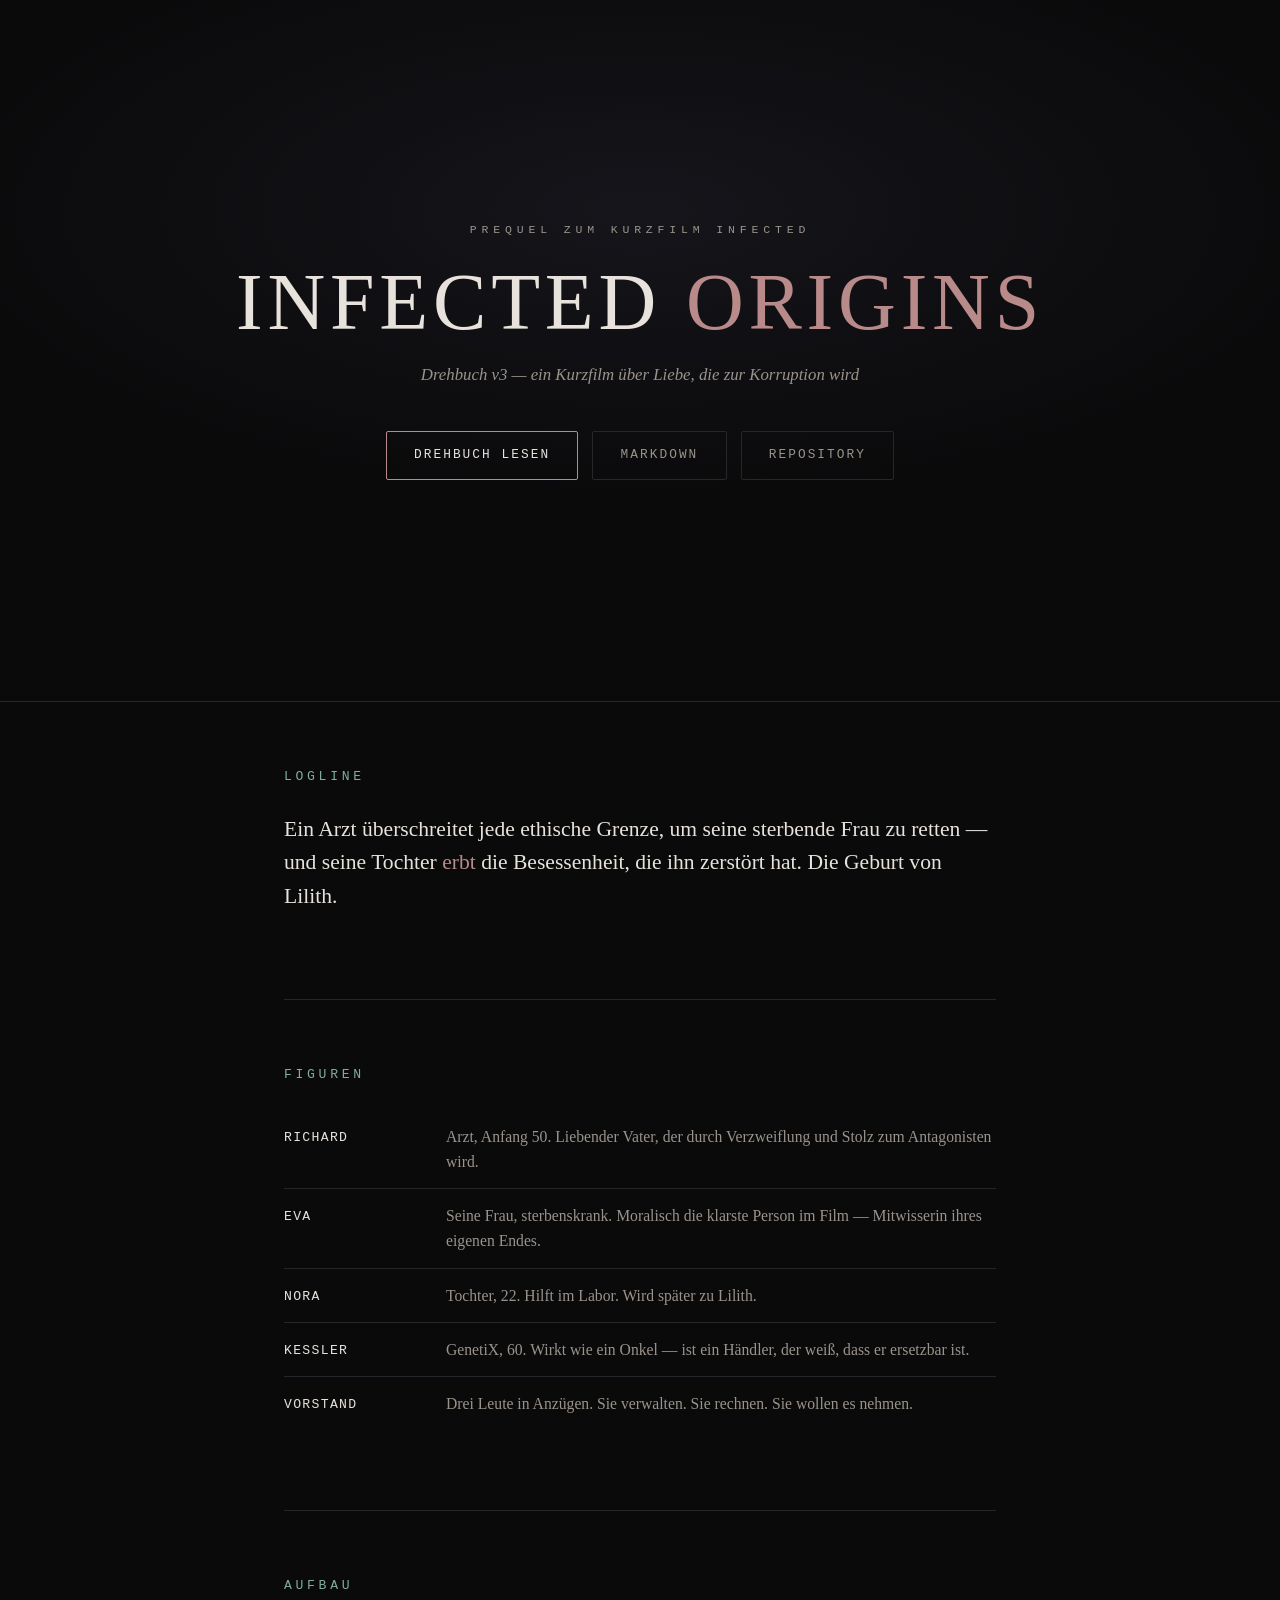
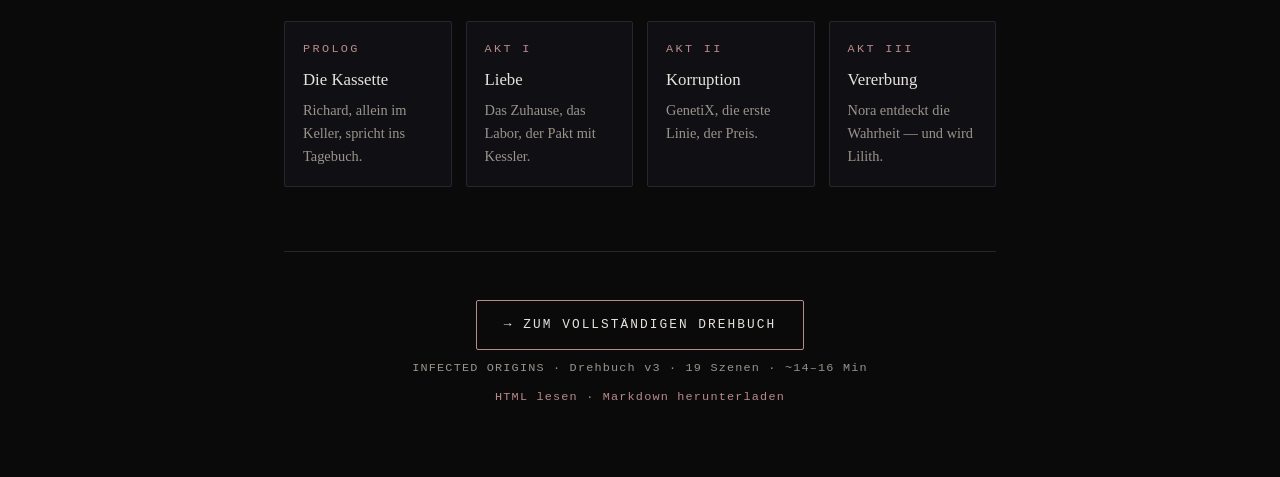
==== commit 68418be1: "Pages: Markdown-Download des Drehbuchs auf Landing-Page verlinken Co-Authored-By: Claude Opus 4.8 (1" ====
--- a/index.html
+++ b/index.html
@@ -74,6 +74,7 @@
   <div class="sub">Drehbuch v3 — ein Kurzfilm über Liebe, die zur Korruption wird</div>
   <div class="cta">
     <a class="btn" href="screenplay/infected-origins-v3.html">Drehbuch lesen</a>
+    <a class="btn ghost" href="screenplay/infected-origins-v3.md" download>Markdown</a>
     <a class="btn ghost" href="https://github.com/LoggeL/infected-origins">Repository</a>
   </div>
 </header>
@@ -111,6 +112,7 @@
 <footer>
   <a class="btn" href="screenplay/infected-origins-v3.html">→ Zum vollständigen Drehbuch</a>
   <div class="meta">INFECTED ORIGINS · Drehbuch v3 · 19 Szenen · ~14–16 Min</div>
+  <div class="meta"><a href="screenplay/infected-origins-v3.html">HTML lesen</a> · <a href="screenplay/infected-origins-v3.md" download>Markdown herunterladen</a></div>
 </footer>
 
 </body>
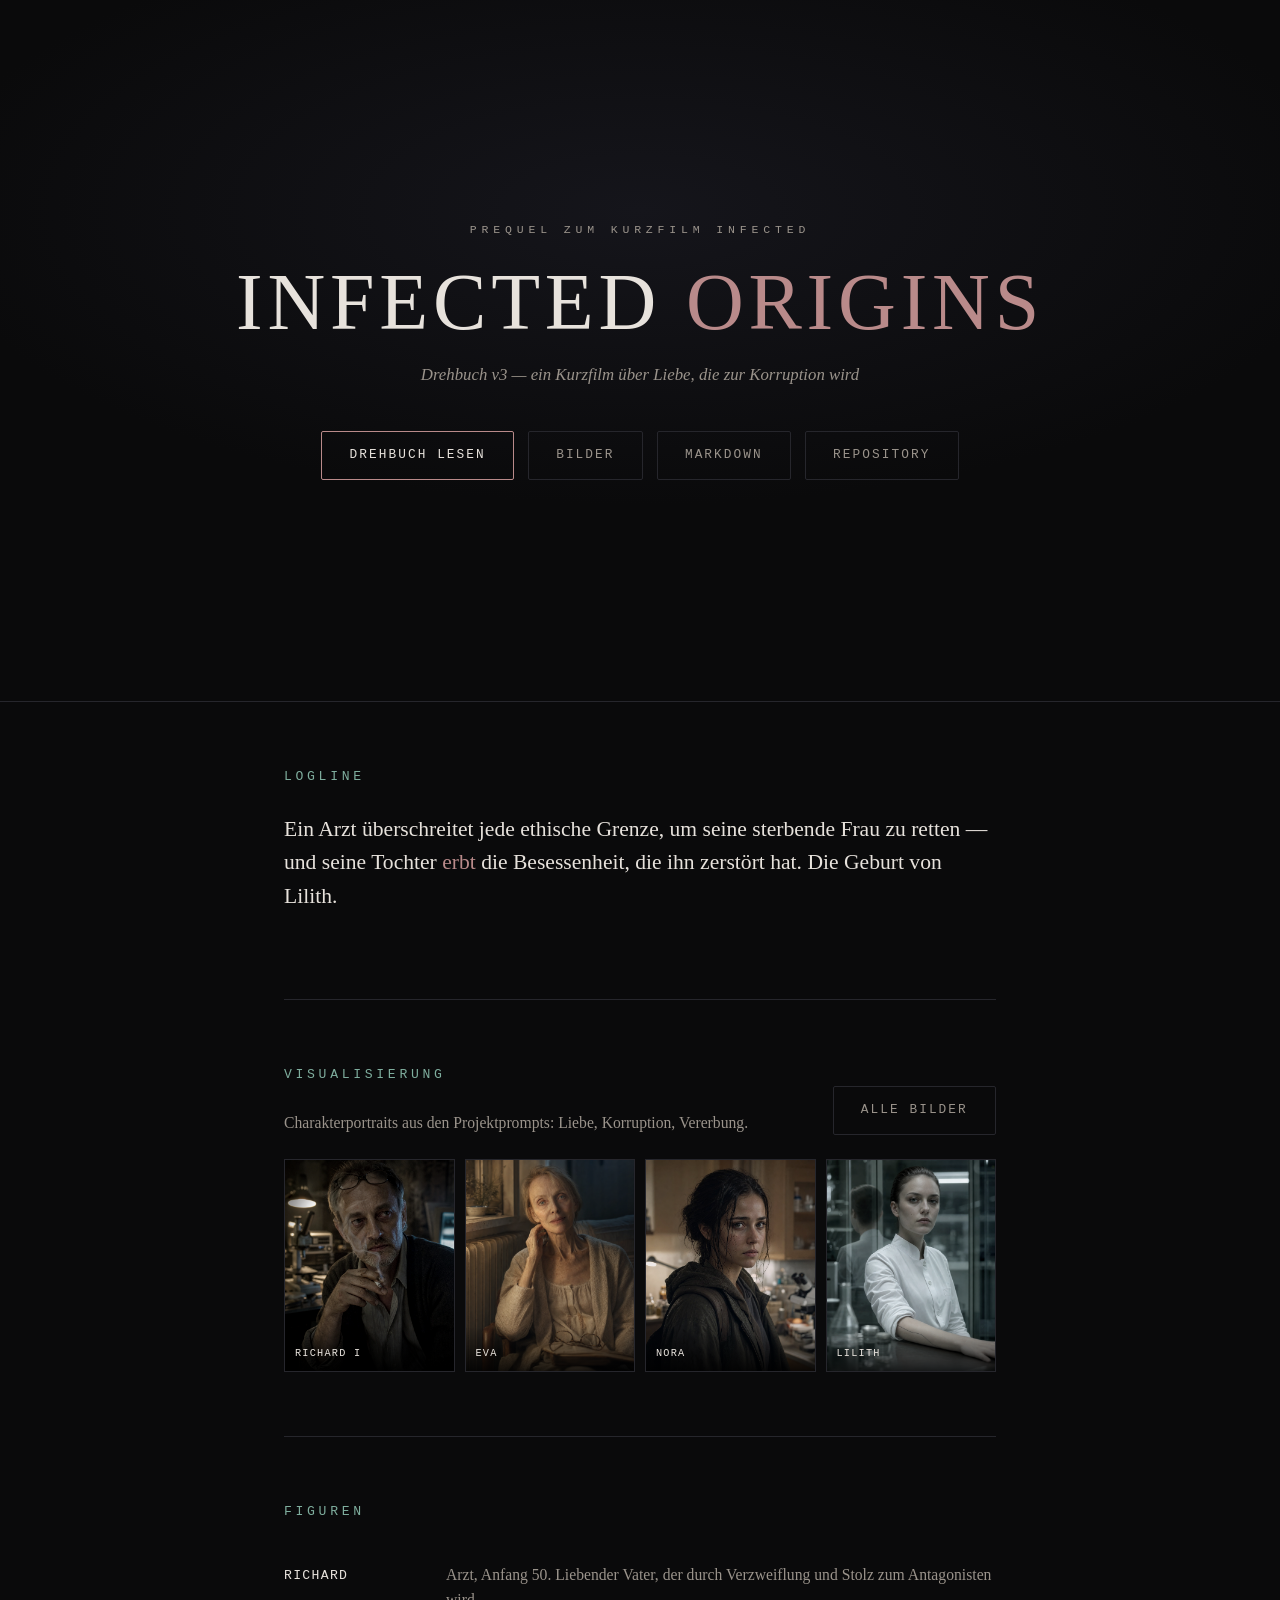
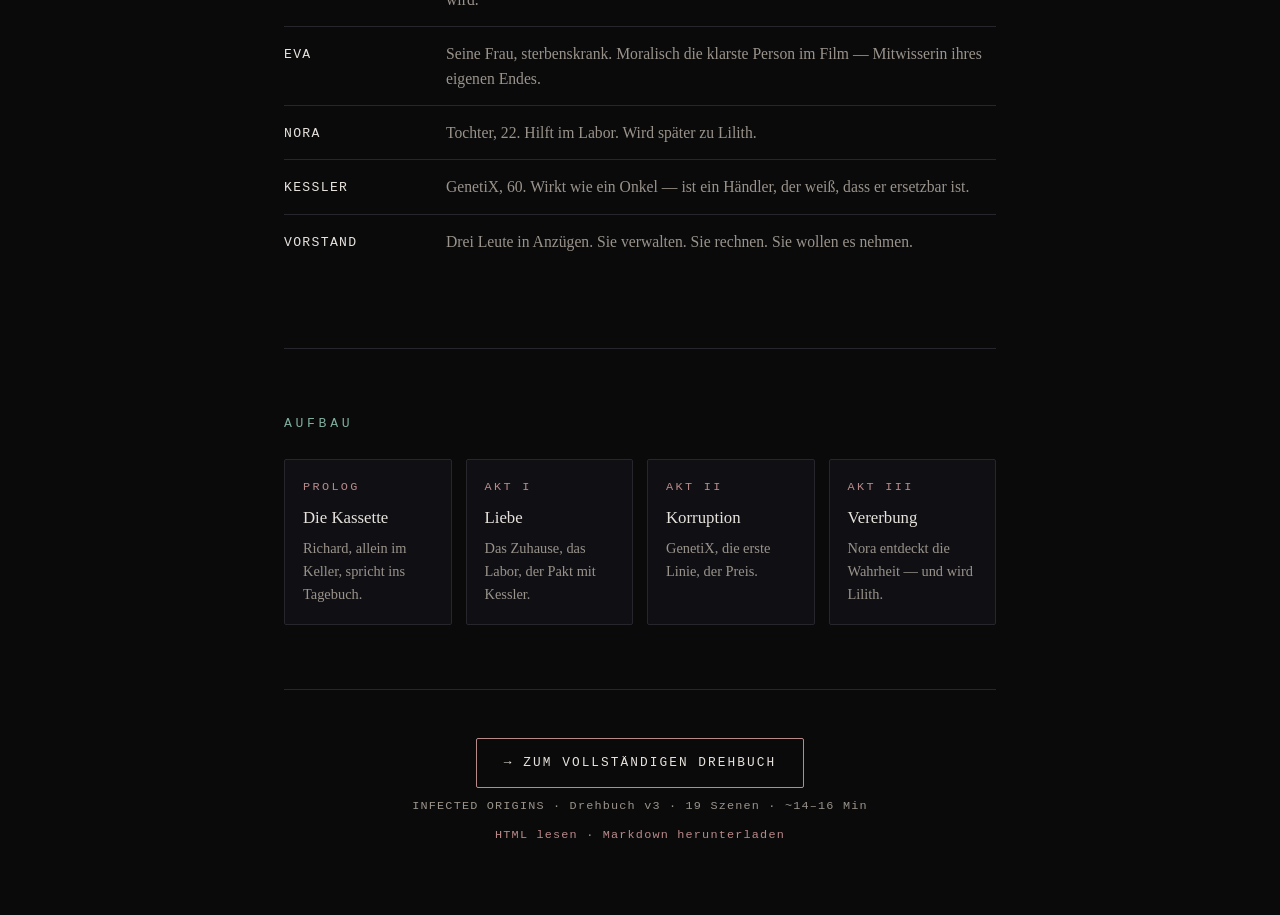
==== commit d5c92e39: "Add character visuals gallery" ====
--- a/index.html
+++ b/index.html
@@ -46,6 +46,20 @@
   .logline{font-size:1.35rem;line-height:1.55}
   .logline em{color:var(--accent);font-style:normal}
 
+  /* Gallery preview */
+  .gallery-link{display:flex;justify-content:space-between;align-items:end;gap:18px;
+    margin-bottom:24px}
+  .gallery-link p{margin:0;color:var(--muted);font-size:.98rem}
+  .gallery-link .mini{font-family:var(--mono);font-size:.72rem;letter-spacing:.16em;
+    text-transform:uppercase;color:var(--accent)}
+  .portraits{display:grid;grid-template-columns:repeat(4,1fr);gap:10px}
+  .portraits a{display:block;position:relative;overflow:hidden;border:1px solid var(--line);
+    background:var(--bg2);aspect-ratio:4/5}
+  .portraits img{width:100%;height:100%;display:block;object-fit:cover;filter:saturate(.85) contrast(1.04)}
+  .portraits span{position:absolute;left:0;right:0;bottom:0;padding:18px 10px 10px;
+    background:linear-gradient(180deg,transparent,rgba(0,0,0,.82));font-family:var(--mono);
+    font-size:.64rem;letter-spacing:.12em;text-transform:uppercase;color:var(--ink)}
+
   /* Figures */
   .fig{display:grid;grid-template-columns:140px 1fr;gap:6px 22px;padding:14px 0;
     border-top:1px solid var(--line)}
@@ -63,7 +77,8 @@
 
   footer{padding:48px 24px 70px;text-align:center;color:var(--muted);font-size:.85rem}
   footer .meta{font-family:var(--mono);letter-spacing:.1em;font-size:.74rem;margin-top:.6rem}
-  @media(max-width:520px){.fig{grid-template-columns:1fr;gap:2px}.fig dt{padding-top:10px}}
+  @media(max-width:720px){.portraits{grid-template-columns:repeat(2,1fr)}.gallery-link{display:block}.gallery-link .btn{margin-top:16px}}
+  @media(max-width:520px){.fig{grid-template-columns:1fr;gap:2px}.fig dt{padding-top:10px}.portraits span{font-size:.58rem}}
 </style>
 </head>
 <body>
@@ -74,6 +89,7 @@
   <div class="sub">Drehbuch v3 — ein Kurzfilm über Liebe, die zur Korruption wird</div>
   <div class="cta">
     <a class="btn" href="screenplay/infected-origins-v3.html">Drehbuch lesen</a>
+    <a class="btn ghost" href="bilder.html">Bilder</a>
     <a class="btn ghost" href="screenplay/infected-origins-v3.md" download>Markdown</a>
     <a class="btn ghost" href="https://github.com/LoggeL/infected-origins">Repository</a>
   </div>
@@ -84,6 +100,22 @@
   <section>
     <h2>Logline</h2>
     <p class="logline">Ein Arzt überschreitet jede ethische Grenze, um seine sterbende Frau zu retten — und seine Tochter <em>erbt</em> die Besessenheit, die ihn zerstört hat. Die Geburt von Lilith.</p>
+  </section>
+
+  <section>
+    <div class="gallery-link">
+      <div>
+        <h2>Visualisierung</h2>
+        <p>Charakterportraits aus den Projektprompts: Liebe, Korruption, Vererbung.</p>
+      </div>
+      <a class="btn ghost" href="bilder.html">Alle Bilder</a>
+    </div>
+    <div class="portraits">
+      <a href="bilder.html#richard-akt-i"><img src="assets/characters/richard-akt-i.png" alt="Richard im Kellerlabor"><span>Richard I</span></a>
+      <a href="bilder.html#eva"><img src="assets/characters/eva.png" alt="Eva im warmen Zuhause-Licht"><span>Eva</span></a>
+      <a href="bilder.html#nora-akt-i"><img src="assets/characters/nora-akt-i.png" alt="Nora mit regennasser Jacke im Labor"><span>Nora</span></a>
+      <a href="bilder.html#lilith-akt-iii"><img src="assets/characters/lilith-akt-iii.png" alt="Lilith im sterilen Labor"><span>Lilith</span></a>
+    </div>
   </section>
 
   <section>
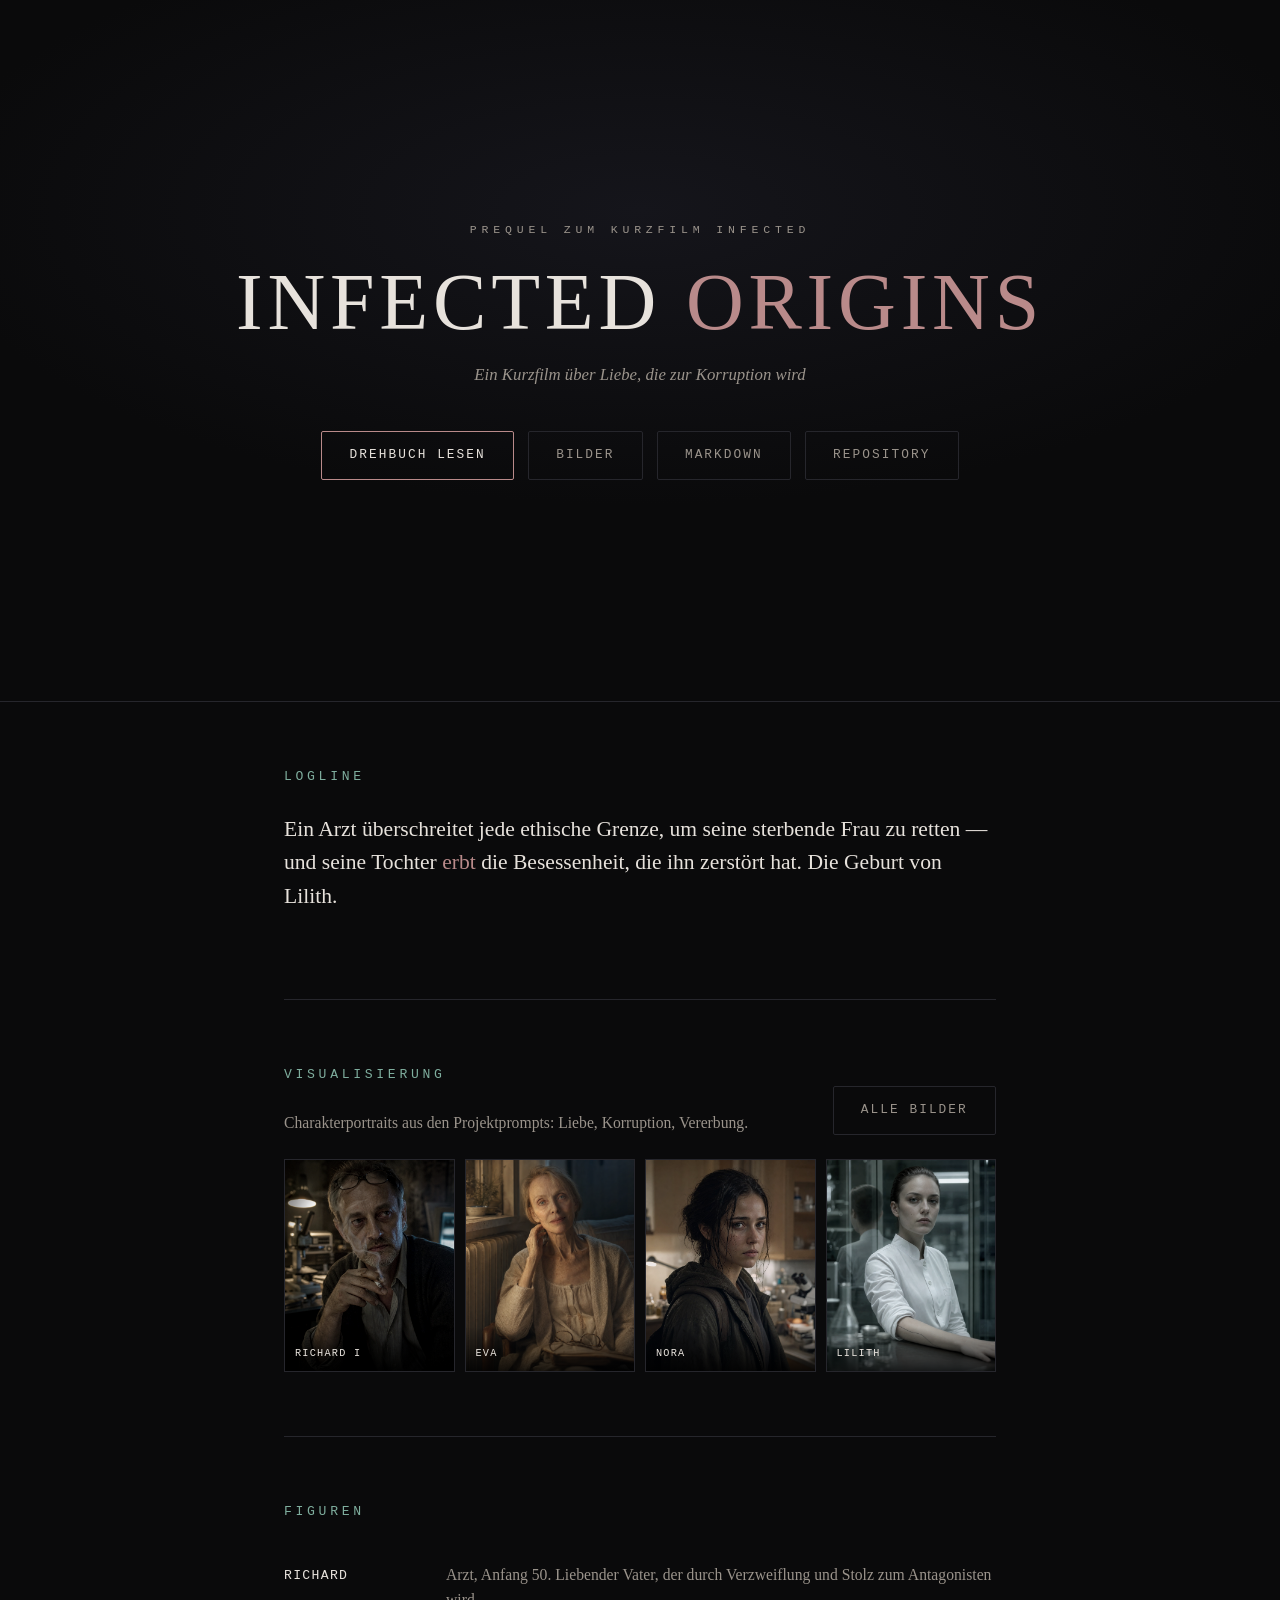
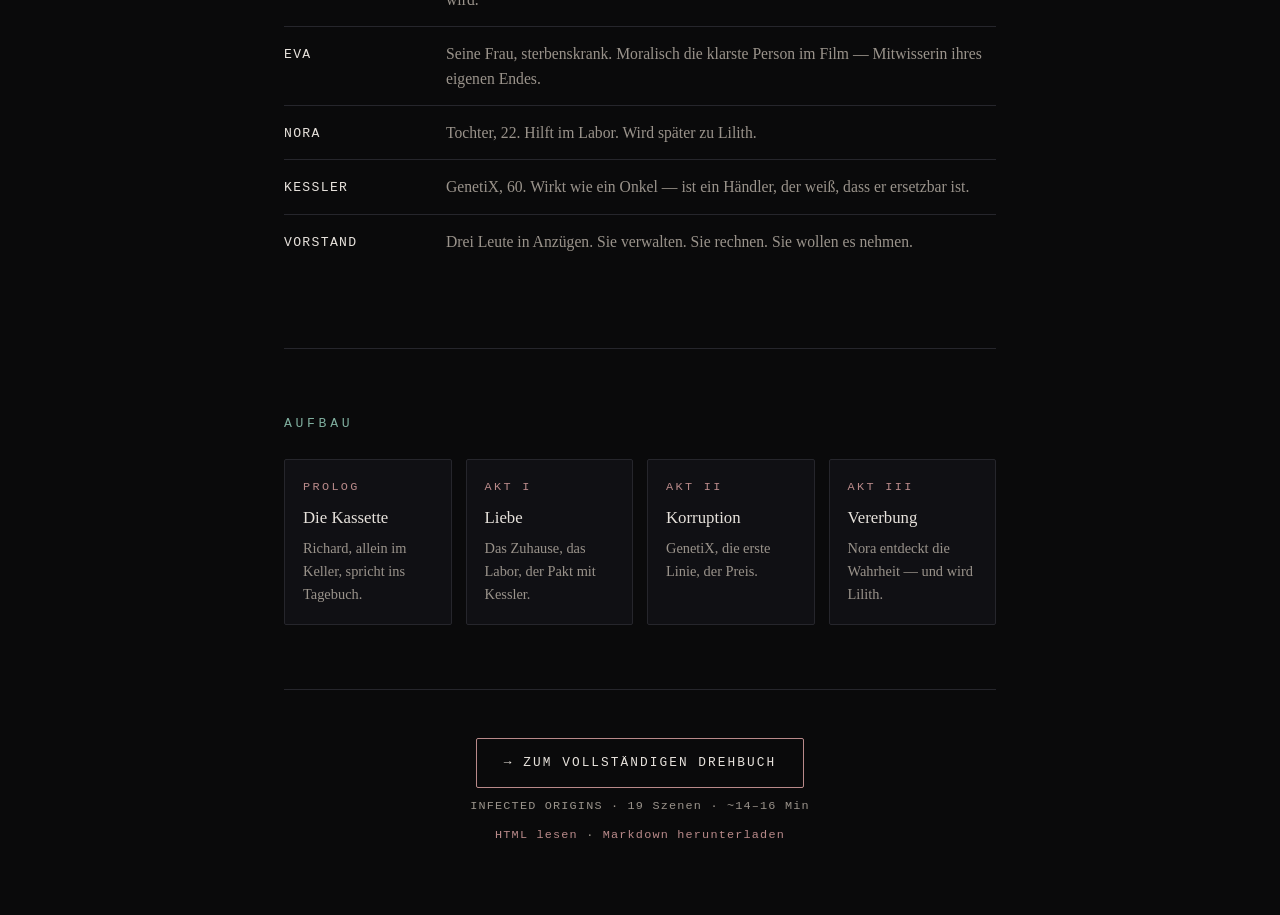
==== commit da2e1a0f: "feat: favicon, remove v3 annotations, clean titles - Add SVG favicon (biohazard-themed 'I') to all p" ====
--- a/index.html
+++ b/index.html
@@ -4,7 +4,8 @@
 <meta charset="utf-8">
 <meta name="viewport" content="width=device-width, initial-scale=1">
 <title>INFECTED ORIGINS — Drehbuch</title>
-<meta name="description" content="INFECTED ORIGINS — Prequel zum Kurzfilm INFECTED. Drehbuch v3.">
+<link rel="icon" href="assets/favicon.svg" type="image/svg+xml">
+<meta name="description" content="INFECTED ORIGINS — Prequel zum Kurzfilm INFECTED.">
 <style>
   :root{
     --bg:#0a0a0b; --bg2:#101014; --ink:#e7e2dc; --muted:#9a938b;
@@ -86,7 +87,7 @@
 <header class="hero">
   <div class="kicker">Prequel zum Kurzfilm INFECTED</div>
   <h1>INFECTED <span class="o">ORIGINS</span></h1>
-  <div class="sub">Drehbuch v3 — ein Kurzfilm über Liebe, die zur Korruption wird</div>
+  <div class="sub">Ein Kurzfilm über Liebe, die zur Korruption wird</div>
   <div class="cta">
     <a class="btn" href="screenplay/infected-origins-v3.html">Drehbuch lesen</a>
     <a class="btn ghost" href="bilder.html">Bilder</a>
@@ -143,7 +144,7 @@
 
 <footer>
   <a class="btn" href="screenplay/infected-origins-v3.html">→ Zum vollständigen Drehbuch</a>
-  <div class="meta">INFECTED ORIGINS · Drehbuch v3 · 19 Szenen · ~14–16 Min</div>
+  <div class="meta">INFECTED ORIGINS · 19 Szenen · ~14–16 Min</div>
   <div class="meta"><a href="screenplay/infected-origins-v3.html">HTML lesen</a> · <a href="screenplay/infected-origins-v3.md" download>Markdown herunterladen</a></div>
 </footer>
 
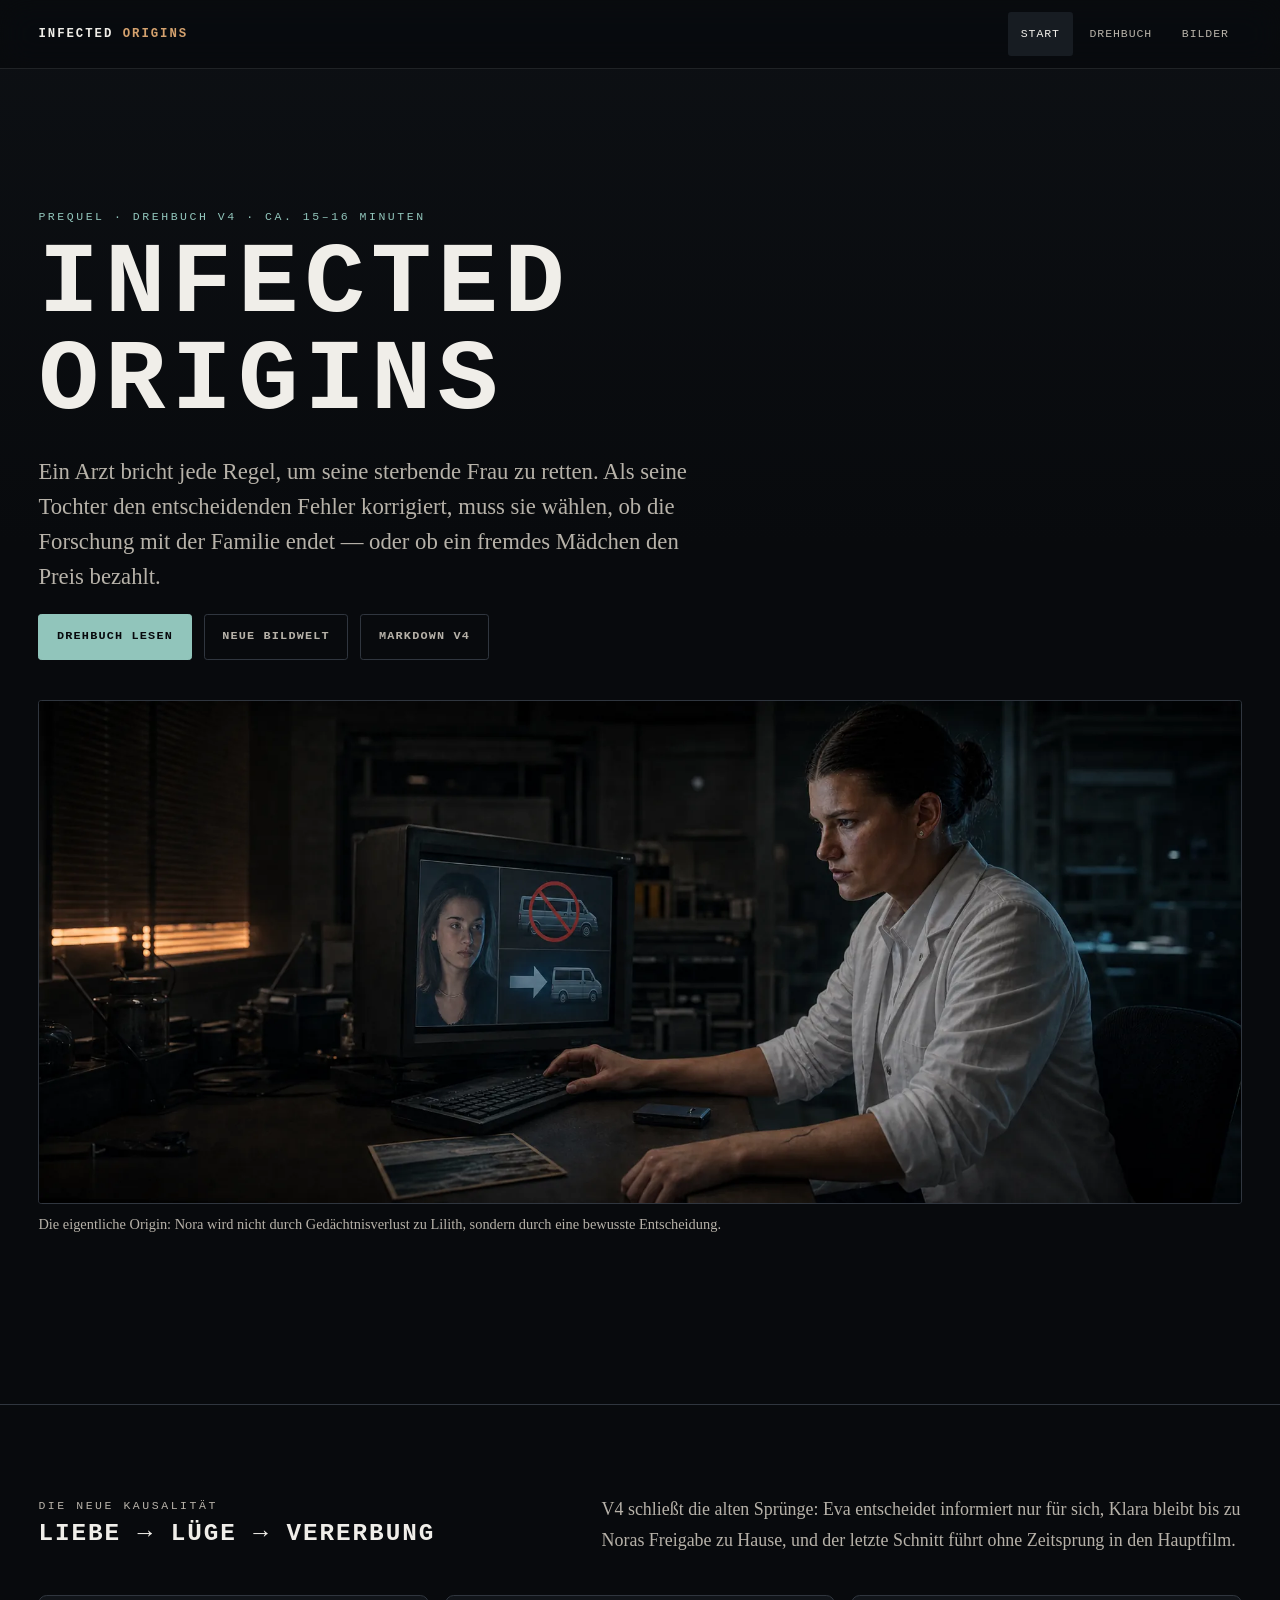
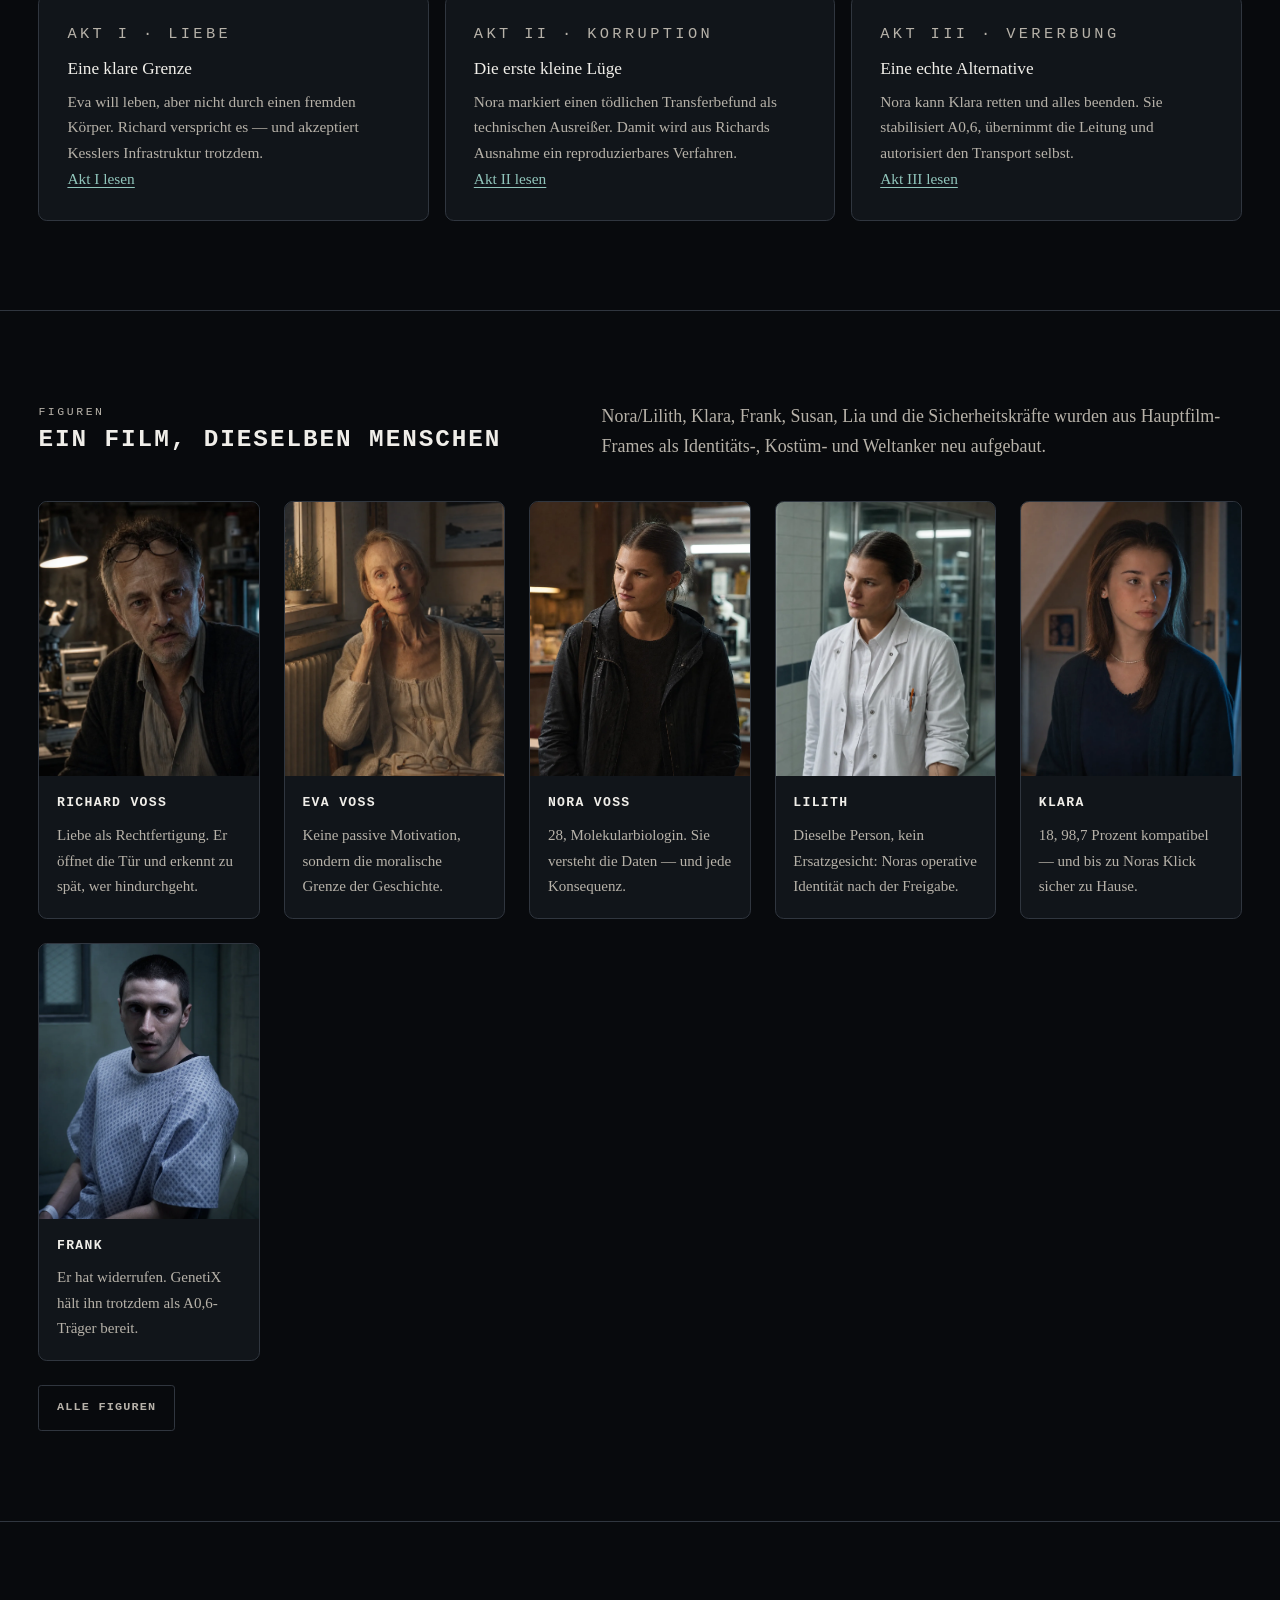
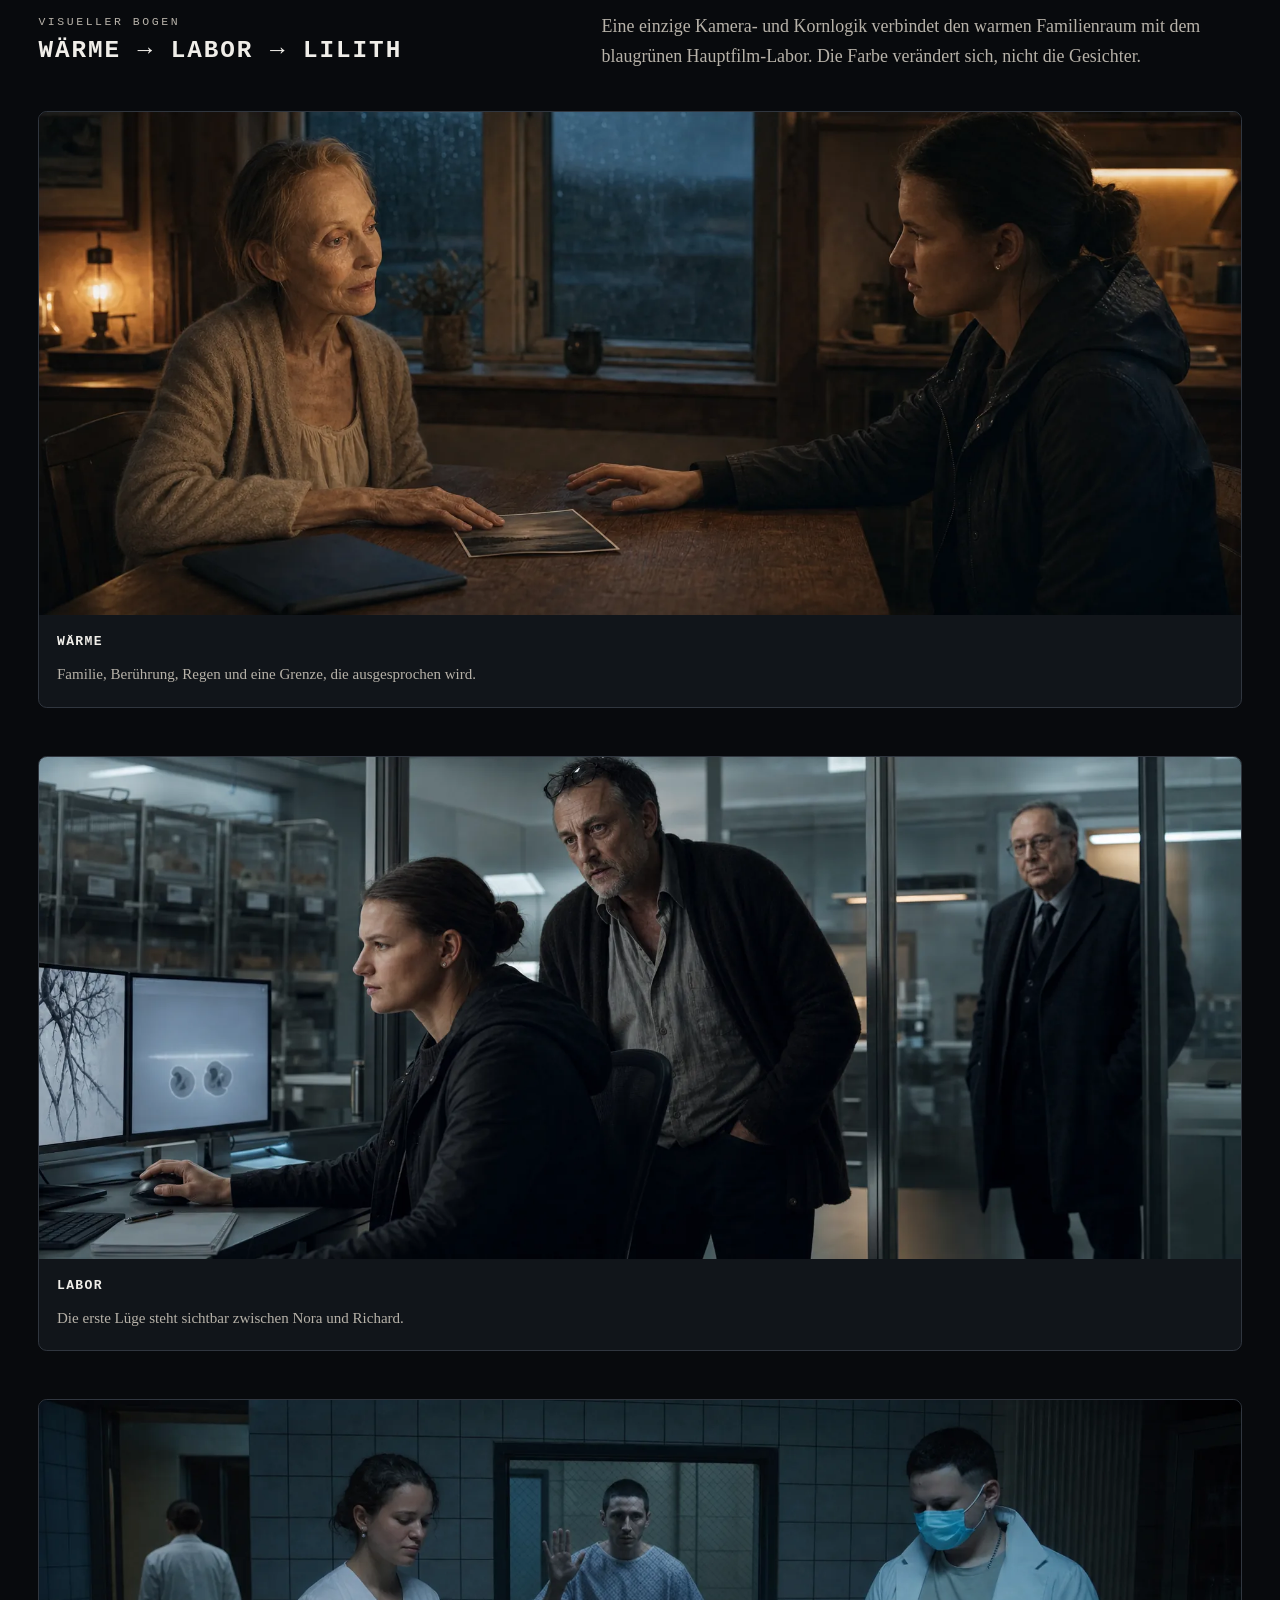
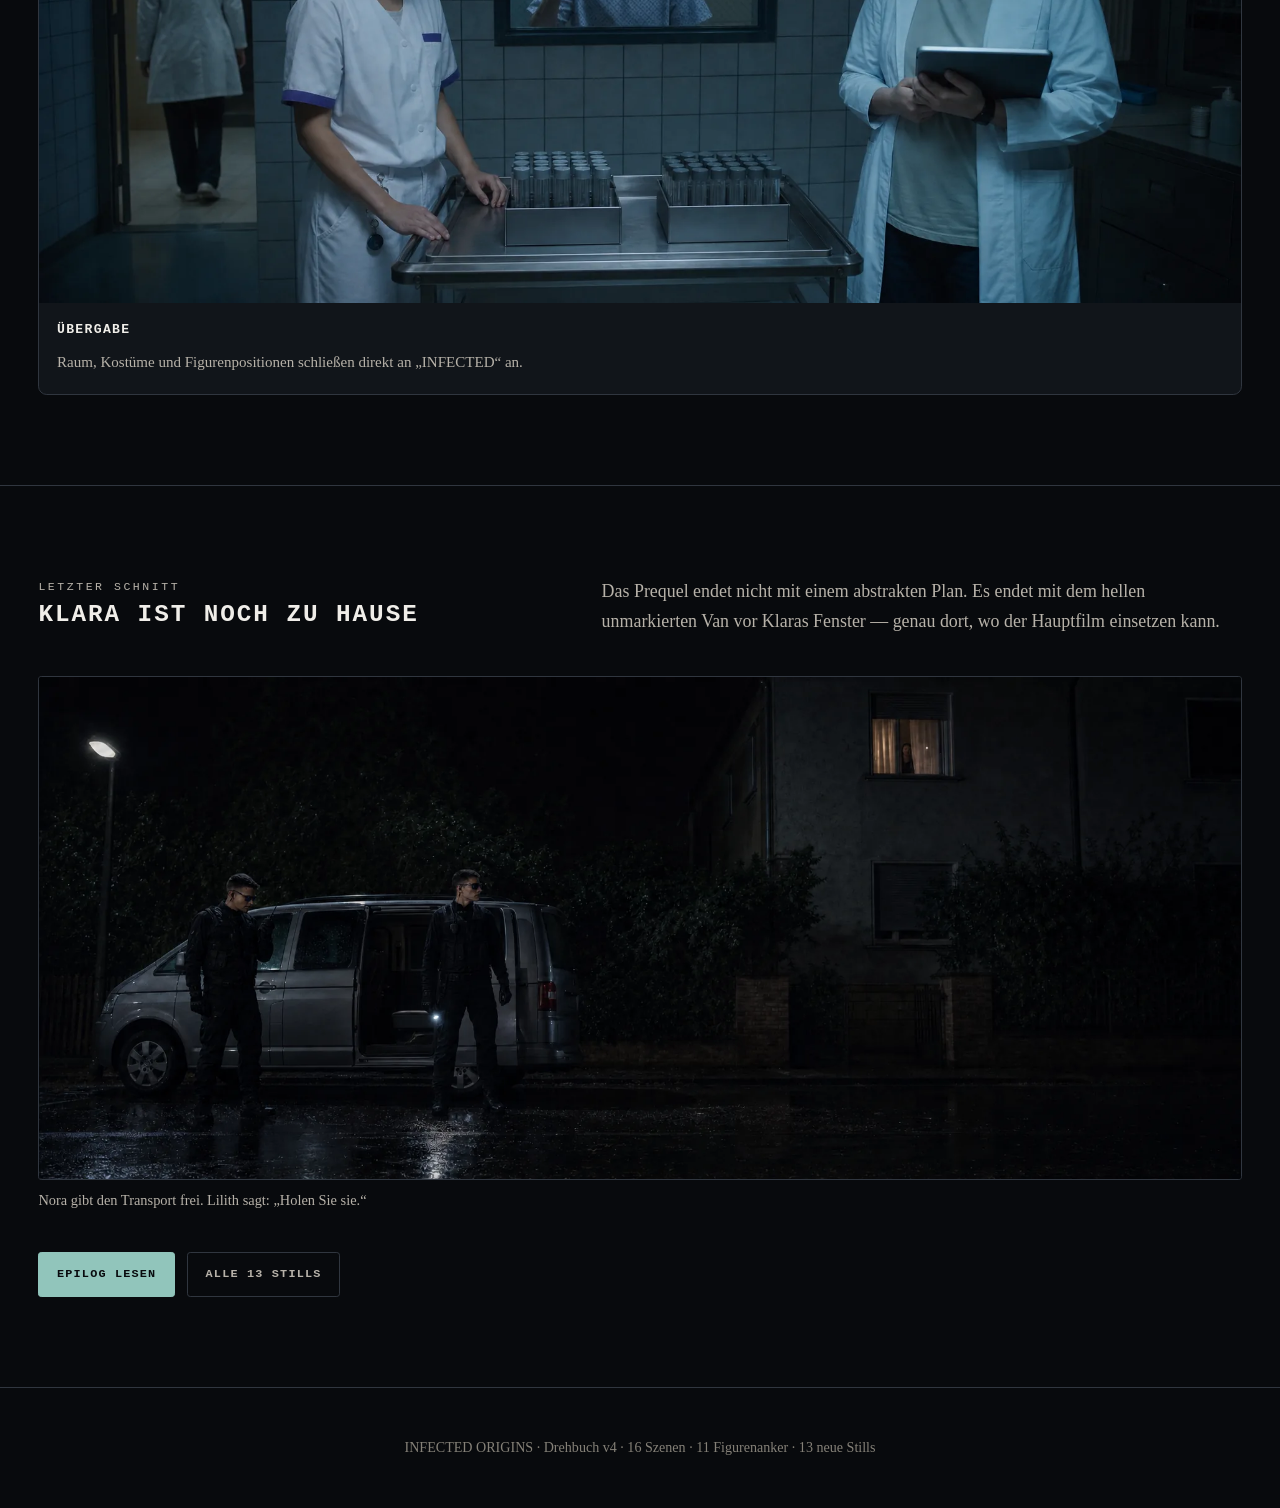
==== commit 9100369e: "Rebuild Infected Origins V4" ====
--- a/index.html
+++ b/index.html
@@ -1,152 +1,176 @@
 <!doctype html>
 <html lang="de">
 <head>
-<meta charset="utf-8">
-<meta name="viewport" content="width=device-width, initial-scale=1">
-<title>INFECTED ORIGINS — Drehbuch</title>
-<link rel="icon" href="assets/favicon.svg" type="image/svg+xml">
-<meta name="description" content="INFECTED ORIGINS — Prequel zum Kurzfilm INFECTED.">
-<style>
-  :root{
-    --bg:#0a0a0b; --bg2:#101014; --ink:#e7e2dc; --muted:#9a938b;
-    --line:#26262c; --accent:#b98a8a; --accent2:#7fae9e;
-    --serif:Georgia,"Times New Roman",serif;
-    --mono:"SFMono-Regular",Consolas,"Liberation Mono",Menlo,monospace;
-  }
-  *{box-sizing:border-box}
-  html{scroll-behavior:smooth}
-  body{margin:0;background:var(--bg);color:var(--ink);font-family:var(--serif);
-    line-height:1.6;-webkit-font-smoothing:antialiased}
-  a{color:var(--accent);text-decoration:none}
-  a:hover{text-decoration:underline}
-  .wrap{max-width:760px;margin:0 auto;padding:0 24px}
-
-  /* Hero */
-  header.hero{min-height:78vh;display:flex;flex-direction:column;justify-content:center;
-    align-items:center;text-align:center;padding:64px 24px;
-    background:radial-gradient(80% 60% at 50% 30%,#15151b 0%,var(--bg) 70%);
-    border-bottom:1px solid var(--line)}
-  .kicker{font-family:var(--mono);letter-spacing:.42em;text-transform:uppercase;
-    font-size:.72rem;color:var(--muted);margin-bottom:1.4rem}
-  h1{font-size:clamp(2.6rem,8vw,5rem);margin:0;font-weight:400;letter-spacing:.06em;
-    line-height:1.04}
-  h1 .o{color:var(--accent)}
-  .sub{color:var(--muted);font-style:italic;margin-top:1.1rem;font-size:1.05rem}
-  .cta{margin-top:2.6rem;display:flex;gap:14px;flex-wrap:wrap;justify-content:center}
-  .btn{display:inline-block;padding:.85rem 1.7rem;border:1px solid var(--accent);
-    border-radius:2px;color:var(--ink);font-family:var(--mono);font-size:.8rem;
-    letter-spacing:.16em;text-transform:uppercase;transition:.2s}
-  .btn:hover{background:var(--accent);color:#0a0a0b;text-decoration:none}
-  .btn.ghost{border-color:var(--line);color:var(--muted)}
-  .btn.ghost:hover{background:var(--bg2);color:var(--ink);border-color:var(--muted)}
-
-  /* Sections */
-  section{padding:64px 0;border-bottom:1px solid var(--line)}
-  h2{font-family:var(--mono);text-transform:uppercase;letter-spacing:.28em;
-    font-size:.82rem;color:var(--accent2);margin:0 0 1.6rem;font-weight:400}
-  .logline{font-size:1.35rem;line-height:1.55}
-  .logline em{color:var(--accent);font-style:normal}
-
-  /* Gallery preview */
-  .gallery-link{display:flex;justify-content:space-between;align-items:end;gap:18px;
-    margin-bottom:24px}
-  .gallery-link p{margin:0;color:var(--muted);font-size:.98rem}
-  .gallery-link .mini{font-family:var(--mono);font-size:.72rem;letter-spacing:.16em;
-    text-transform:uppercase;color:var(--accent)}
-  .portraits{display:grid;grid-template-columns:repeat(4,1fr);gap:10px}
-  .portraits a{display:block;position:relative;overflow:hidden;border:1px solid var(--line);
-    background:var(--bg2);aspect-ratio:4/5}
-  .portraits img{width:100%;height:100%;display:block;object-fit:cover;filter:saturate(.85) contrast(1.04)}
-  .portraits span{position:absolute;left:0;right:0;bottom:0;padding:18px 10px 10px;
-    background:linear-gradient(180deg,transparent,rgba(0,0,0,.82));font-family:var(--mono);
-    font-size:.64rem;letter-spacing:.12em;text-transform:uppercase;color:var(--ink)}
-
-  /* Figures */
-  .fig{display:grid;grid-template-columns:140px 1fr;gap:6px 22px;padding:14px 0;
-    border-top:1px solid var(--line)}
-  .fig:first-of-type{border-top:none}
-  .fig dt{font-family:var(--mono);text-transform:uppercase;letter-spacing:.1em;
-    font-size:.82rem;color:var(--ink);padding-top:3px}
-  .fig dd{margin:0;color:var(--muted);font-size:.98rem}
-
-  /* Acts */
-  .acts{display:grid;grid-template-columns:repeat(auto-fit,minmax(150px,1fr));gap:14px}
-  .act{border:1px solid var(--line);border-radius:2px;padding:18px;background:var(--bg2)}
-  .act .n{font-family:var(--mono);color:var(--accent);font-size:.74rem;letter-spacing:.2em}
-  .act h3{margin:.5rem 0 .3rem;font-weight:400;font-size:1.05rem}
-  .act p{margin:0;color:var(--muted);font-size:.9rem}
-
-  footer{padding:48px 24px 70px;text-align:center;color:var(--muted);font-size:.85rem}
-  footer .meta{font-family:var(--mono);letter-spacing:.1em;font-size:.74rem;margin-top:.6rem}
-  @media(max-width:720px){.portraits{grid-template-columns:repeat(2,1fr)}.gallery-link{display:block}.gallery-link .btn{margin-top:16px}}
-  @media(max-width:520px){.fig{grid-template-columns:1fr;gap:2px}.fig dt{padding-top:10px}.portraits span{font-size:.58rem}}
-</style>
+  <meta charset="utf-8">
+  <meta name="viewport" content="width=device-width, initial-scale=1">
+  <meta name="description" content="INFECTED ORIGINS — das neu erzählte Prequel zu INFECTED. Drehbuch v4 mit konsistenter Bildwelt und direktem Anschluss an den Hauptfilm.">
+  <meta name="theme-color" content="#080a0d">
+  <title>INFECTED ORIGINS — Prequel zu INFECTED</title>
+  <link rel="stylesheet" href="assets/site/origins-v4.css">
+  <script src="assets/site/origins-v4.js" defer></script>
 </head>
 <body>
+  <a class="skip-link" href="#main-content">Direkt zum Inhalt</a>
 
-<header class="hero">
-  <div class="kicker">Prequel zum Kurzfilm INFECTED</div>
-  <h1>INFECTED <span class="o">ORIGINS</span></h1>
-  <div class="sub">Ein Kurzfilm über Liebe, die zur Korruption wird</div>
-  <div class="cta">
-    <a class="btn" href="screenplay/infected-origins-v3.html">Drehbuch lesen</a>
-    <a class="btn ghost" href="bilder.html">Bilder</a>
-    <a class="btn ghost" href="screenplay/infected-origins-v3.md" download>Markdown</a>
-    <a class="btn ghost" href="https://github.com/LoggeL/infected-origins">Repository</a>
-  </div>
-</header>
+  <header class="site-header">
+    <div class="site-header__inner">
+      <a class="site-brand" href="index.html">Infected <span>Origins</span></a>
+      <nav class="site-nav" aria-label="Hauptnavigation">
+        <ul>
+          <li><a href="index.html" aria-current="page">Start</a></li>
+          <li><a href="screenplay/infected-origins-v4.html">Drehbuch</a></li>
+          <li><a href="bilder.html">Bilder</a></li>
+        </ul>
+      </nav>
+    </div>
+  </header>
 
-<main class="wrap">
+  <main id="main-content">
+    <section class="hero" aria-labelledby="hero-title">
+      <div class="hero__inner flow">
+        <p class="kicker">Prequel · Drehbuch v4 · ca. 15–16 Minuten</p>
+        <h1 id="hero-title">INFECTED ORIGINS</h1>
+        <p class="hero__lede">Ein Arzt bricht jede Regel, um seine sterbende Frau zu retten. Als seine Tochter den entscheidenden Fehler korrigiert, muss sie wählen, ob die Forschung mit der Familie endet — oder ob ein fremdes Mädchen den Preis bezahlt.</p>
+        <div class="hero__actions">
+          <a class="btn" href="screenplay/infected-origins-v4.html">Drehbuch lesen</a>
+          <a class="btn ghost" href="bilder.html">Neue Bildwelt</a>
+          <a class="btn ghost" href="screenplay/infected-origins-v4.md">Markdown v4</a>
+        </div>
+        <figure class="scene-image">
+          <picture>
+            <source srcset="assets/v4/stills/scene-14-lilith.webp" type="image/webp">
+            <img src="assets/v4/stills/scene-14-lilith.png" width="1934" height="808" decoding="async" fetchpriority="high" alt="Lilith sitzt im weißen Kittel vor Klaras Porträt; Meerfoto und Datenträger liegen neben ihrer Hand.">
+          </picture>
+          <figcaption>Die eigentliche Origin: Nora wird nicht durch Gedächtnisverlust zu Lilith, sondern durch eine bewusste Entscheidung.</figcaption>
+        </figure>
+      </div>
+    </section>
 
-  <section>
-    <h2>Logline</h2>
-    <p class="logline">Ein Arzt überschreitet jede ethische Grenze, um seine sterbende Frau zu retten — und seine Tochter <em>erbt</em> die Besessenheit, die ihn zerstört hat. Die Geburt von Lilith.</p>
-  </section>
+    <section class="content-section" aria-labelledby="story-title">
+      <div class="container">
+        <header class="section-header">
+          <div>
+            <p class="eyebrow">Die neue Kausalität</p>
+            <h2 id="story-title">Liebe → Lüge → Vererbung</h2>
+          </div>
+          <p>V4 schließt die alten Sprünge: Eva entscheidet informiert nur für sich, Klara bleibt bis zu Noras Freigabe zu Hause, und der letzte Schnitt führt ohne Zeitsprung in den Hauptfilm.</p>
+        </header>
+        <div class="act-grid">
+          <article class="act-card">
+            <p class="meta-label">Akt I · Liebe</p>
+            <h3>Eine klare Grenze</h3>
+            <p>Eva will leben, aber nicht durch einen fremden Körper. Richard verspricht es — und akzeptiert Kesslers Infrastruktur trotzdem.</p>
+            <p><a href="screenplay/infected-origins-v4.html#act-1">Akt I lesen</a></p>
+          </article>
+          <article class="act-card">
+            <p class="meta-label">Akt II · Korruption</p>
+            <h3>Die erste kleine Lüge</h3>
+            <p>Nora markiert einen tödlichen Transferbefund als technischen Ausreißer. Damit wird aus Richards Ausnahme ein reproduzierbares Verfahren.</p>
+            <p><a href="screenplay/infected-origins-v4.html#act-2">Akt II lesen</a></p>
+          </article>
+          <article class="act-card">
+            <p class="meta-label">Akt III · Vererbung</p>
+            <h3>Eine echte Alternative</h3>
+            <p>Nora kann Klara retten und alles beenden. Sie stabilisiert A0,6, übernimmt die Leitung und autorisiert den Transport selbst.</p>
+            <p><a href="screenplay/infected-origins-v4.html#act-3">Akt III lesen</a></p>
+          </article>
+        </div>
+      </div>
+    </section>
 
-  <section>
-    <div class="gallery-link">
-      <div>
-        <h2>Visualisierung</h2>
-        <p>Charakterportraits aus den Projektprompts: Liebe, Korruption, Vererbung.</p>
+    <section class="content-section" aria-labelledby="cast-title">
+      <div class="container">
+        <header class="section-header">
+          <div>
+            <p class="eyebrow">Figuren</p>
+            <h2 id="cast-title">Ein Film, dieselben Menschen</h2>
+          </div>
+          <p>Nora/Lilith, Klara, Frank, Susan, Lia und die Sicherheitskräfte wurden aus Hauptfilm-Frames als Identitäts-, Kostüm- und Weltanker neu aufgebaut.</p>
+        </header>
+        <div class="cast-preview">
+          <article class="character-card">
+            <picture><source srcset="assets/v4/characters/richard.webp" type="image/webp"><img src="assets/v4/characters/richard.png" width="971" height="1212" loading="lazy" decoding="async" alt="Dr. Richard Voss im warmen Kellerlabor."></picture>
+            <div class="character-card__body"><h3>Richard Voss</h3><p>Liebe als Rechtfertigung. Er öffnet die Tür und erkennt zu spät, wer hindurchgeht.</p></div>
+          </article>
+          <article class="character-card">
+            <picture><source srcset="assets/v4/characters/eva.webp" type="image/webp"><img src="assets/v4/characters/eva.png" width="1003" height="1252" loading="lazy" decoding="async" alt="Eva Voss in ihrer warmen Küche."></picture>
+            <div class="character-card__body"><h3>Eva Voss</h3><p>Keine passive Motivation, sondern die moralische Grenze der Geschichte.</p></div>
+          </article>
+          <article class="character-card">
+            <picture><source srcset="assets/v4/characters/nora.webp" type="image/webp"><img src="assets/v4/characters/nora.png" width="1122" height="1402" loading="lazy" decoding="async" alt="Dr. Nora Voss vor ihrer Entscheidung."></picture>
+            <div class="character-card__body"><h3>Nora Voss</h3><p>28, Molekularbiologin. Sie versteht die Daten — und jede Konsequenz.</p></div>
+          </article>
+          <article class="character-card">
+            <picture><source srcset="assets/v4/characters/lilith.webp" type="image/webp"><img src="assets/v4/characters/lilith.png" width="1003" height="1252" loading="lazy" decoding="async" alt="Dieselbe Frau als Lilith im weißen Kittel, mit lokalem schwarzem Faden."></picture>
+            <div class="character-card__body"><h3>Lilith</h3><p>Dieselbe Person, kein Ersatzgesicht: Noras operative Identität nach der Freigabe.</p></div>
+          </article>
+          <article class="character-card">
+            <picture><source srcset="assets/v4/characters/klara.webp" type="image/webp"><img src="assets/v4/characters/klara.png" width="1122" height="1402" loading="lazy" decoding="async" alt="Die 18-jährige Klara zu Hause, noch vor dem Transport."></picture>
+            <div class="character-card__body"><h3>Klara</h3><p>18, 98,7 Prozent kompatibel — und bis zu Noras Klick sicher zu Hause.</p></div>
+          </article>
+          <article class="character-card">
+            <picture><source srcset="assets/v4/characters/frank.webp" type="image/webp"><img src="assets/v4/characters/frank.png" width="1122" height="1402" loading="lazy" decoding="async" alt="Frank im OP-Hemd im gekachelten GenetiX-Halteraum."></picture>
+            <div class="character-card__body"><h3>Frank</h3><p>Er hat widerrufen. GenetiX hält ihn trotzdem als A0,6-Träger bereit.</p></div>
+          </article>
+        </div>
+        <div class="button-group" style="margin-top: 1.5rem">
+          <a class="btn ghost" href="bilder.html#figuren">Alle Figuren</a>
+        </div>
       </div>
-      <a class="btn ghost" href="bilder.html">Alle Bilder</a>
-    </div>
-    <div class="portraits">
-      <a href="bilder.html#richard-akt-i"><img src="assets/characters/richard-akt-i.png" alt="Richard im Kellerlabor"><span>Richard I</span></a>
-      <a href="bilder.html#eva"><img src="assets/characters/eva.png" alt="Eva im warmen Zuhause-Licht"><span>Eva</span></a>
-      <a href="bilder.html#nora-akt-i"><img src="assets/characters/nora-akt-i.png" alt="Nora mit regennasser Jacke im Labor"><span>Nora</span></a>
-      <a href="bilder.html#lilith-akt-iii"><img src="assets/characters/lilith-akt-iii.png" alt="Lilith im sterilen Labor"><span>Lilith</span></a>
-    </div>
-  </section>
+    </section>
 
-  <section>
-    <h2>Figuren</h2>
-    <dl class="fig-list">
-      <div class="fig"><dt>Richard</dt><dd>Arzt, Anfang 50. Liebender Vater, der durch Verzweiflung und Stolz zum Antagonisten wird.</dd></div>
-      <div class="fig"><dt>Eva</dt><dd>Seine Frau, sterbenskrank. Moralisch die klarste Person im Film — Mitwisserin ihres eigenen Endes.</dd></div>
-      <div class="fig"><dt>Nora</dt><dd>Tochter, 22. Hilft im Labor. Wird später zu Lilith.</dd></div>
-      <div class="fig"><dt>Kessler</dt><dd>GenetiX, 60. Wirkt wie ein Onkel — ist ein Händler, der weiß, dass er ersetzbar ist.</dd></div>
-      <div class="fig"><dt>Vorstand</dt><dd>Drei Leute in Anzügen. Sie verwalten. Sie rechnen. Sie wollen es nehmen.</dd></div>
-    </dl>
-  </section>
+    <section class="content-section" aria-labelledby="visual-arc-title">
+      <div class="container">
+        <header class="section-header">
+          <div>
+            <p class="eyebrow">Visueller Bogen</p>
+            <h2 id="visual-arc-title">Wärme → Labor → Lilith</h2>
+          </div>
+          <p>Eine einzige Kamera- und Kornlogik verbindet den warmen Familienraum mit dem blaugrünen Hauptfilm-Labor. Die Farbe verändert sich, nicht die Gesichter.</p>
+        </header>
+        <div class="still-grid visual-grid--compact">
+          <article class="still-card">
+            <picture><source srcset="assets/v4/stills/scene-01-grenze.webp" type="image/webp"><img class="cinema-still" src="assets/v4/stills/scene-01-grenze.png" width="1920" height="804" loading="lazy" decoding="async" alt="Eva und Nora in der warmen Küche, getrennt durch das Meerfoto."></picture>
+            <div class="still-card__body"><h3>Wärme</h3><p>Familie, Berührung, Regen und eine Grenze, die ausgesprochen wird.</p></div>
+          </article>
+          <article class="still-card">
+            <picture><source srcset="assets/v4/stills/scene-07-erste-luege.webp" type="image/webp"><img class="cinema-still" src="assets/v4/stills/scene-07-erste-luege.png" width="1932" height="808" loading="lazy" decoding="async" alt="Nora markiert im kalten Labor einen Transferbefund als Ausreißer, Richard und Kessler beobachten sie."></picture>
+            <div class="still-card__body"><h3>Labor</h3><p>Die erste Lüge steht sichtbar zwischen Nora und Richard.</p></div>
+          </article>
+          <article class="still-card">
+            <picture><source srcset="assets/v4/stills/scene-15-labor.webp" type="image/webp"><img class="cinema-still" src="assets/v4/stills/scene-15-labor.png" width="1930" height="808" loading="lazy" decoding="async" alt="Lia und Susan stehen vor zwei Sets, Frank wartet hinter der Sichtscheibe und Lilith geht."></picture>
+            <div class="still-card__body"><h3>Übergabe</h3><p>Raum, Kostüme und Figurenpositionen schließen direkt an „INFECTED“ an.</p></div>
+          </article>
+        </div>
+      </div>
+    </section>
 
-  <section>
-    <h2>Aufbau</h2>
-    <div class="acts">
-      <div class="act"><div class="n">PROLOG</div><h3>Die Kassette</h3><p>Richard, allein im Keller, spricht ins Tagebuch.</p></div>
-      <div class="act"><div class="n">AKT I</div><h3>Liebe</h3><p>Das Zuhause, das Labor, der Pakt mit Kessler.</p></div>
-      <div class="act"><div class="n">AKT II</div><h3>Korruption</h3><p>GenetiX, die erste Linie, der Preis.</p></div>
-      <div class="act"><div class="n">AKT III</div><h3>Vererbung</h3><p>Nora entdeckt die Wahrheit — und wird Lilith.</p></div>
-    </div>
-  </section>
+    <section class="content-section" aria-labelledby="handoff-title">
+      <div class="container">
+        <header class="section-header">
+          <div>
+            <p class="eyebrow">Letzter Schnitt</p>
+            <h2 id="handoff-title">Klara ist noch zu Hause</h2>
+          </div>
+          <p>Das Prequel endet nicht mit einem abstrakten Plan. Es endet mit dem hellen unmarkierten Van vor Klaras Fenster — genau dort, wo der Hauptfilm einsetzen kann.</p>
+        </header>
+        <figure class="scene-image">
+          <picture>
+            <source srcset="assets/v4/stills/scene-15-van.webp" type="image/webp">
+            <img src="assets/v4/stills/scene-15-van.png" width="1934" height="808" loading="lazy" decoding="async" alt="Zwei Sicherheitskräfte und ein heller unmarkierter Van warten nachts vor Klaras Haus; Klara sieht aus dem Fenster.">
+          </picture>
+          <figcaption>Nora gibt den Transport frei. Lilith sagt: „Holen Sie sie.“</figcaption>
+        </figure>
+        <div class="button-group" style="margin-top: 1.5rem">
+          <a class="btn" href="screenplay/infected-origins-v4.html#scene-15">Epilog lesen</a>
+          <a class="btn ghost" href="bilder.html#stills">Alle 13 Stills</a>
+        </div>
+      </div>
+    </section>
+  </main>
 
-</main>
-
-<footer>
-  <a class="btn" href="screenplay/infected-origins-v3.html">→ Zum vollständigen Drehbuch</a>
-  <div class="meta">INFECTED ORIGINS · 19 Szenen · ~14–16 Min</div>
-  <div class="meta"><a href="screenplay/infected-origins-v3.html">HTML lesen</a> · <a href="screenplay/infected-origins-v3.md" download>Markdown herunterladen</a></div>
-</footer>
-
+  <footer class="site-footer">
+    <div class="container">INFECTED ORIGINS · Drehbuch v4 · 16 Szenen · 11 Figurenanker · 13 neue Stills</div>
+  </footer>
 </body>
 </html>
--- a/assets/site/origins-v4.css
+++ b/assets/site/origins-v4.css
@@ -0,0 +1,1233 @@
+:root {
+  color-scheme: dark;
+  --color-bg: #080a0d;
+  --color-bg-soft: #0d1014;
+  --color-surface: #11151a;
+  --color-surface-raised: #171c22;
+  --color-ink: #f0eee9;
+  --color-ink-muted: #b7b2a9;
+  --color-ink-faint: #858178;
+  --color-rule: #30363f;
+  --color-cold: #91c5bb;
+  --color-cold-soft: #162522;
+  --color-warm: #d4a16e;
+  --color-warm-soft: #2a2119;
+  --color-infected: #d3756d;
+  --color-focus: #f4c578;
+  --font-serif: "Iowan Old Style", "Palatino Linotype", Palatino, "Book Antiqua", Georgia, "Times New Roman", serif;
+  --font-mono: "SFMono-Regular", "Cascadia Mono", Consolas, "Liberation Mono", Menlo, monospace;
+  --measure: 68ch;
+  --dialogue-measure: 43ch;
+  --content-max: 80rem;
+  --header-height: 4.25rem;
+  --radius-small: 0.2rem;
+  --radius: 0.55rem;
+  --shadow-raised: 0 1.5rem 4rem rgb(0 0 0 / 0.34);
+  --space-page: clamp(1rem, 3vw, 2.5rem);
+}
+
+*,
+*::before,
+*::after {
+  box-sizing: border-box;
+}
+
+html {
+  scroll-behavior: smooth;
+  scroll-padding-block-start: calc(var(--header-height) + 1rem);
+}
+
+body {
+  margin: 0;
+  min-block-size: 100vh;
+  min-block-size: 100dvh;
+  background:
+    radial-gradient(70rem 34rem at 72% -8%, #17201f 0%, transparent 62%),
+    linear-gradient(180deg, var(--color-bg-soft), var(--color-bg) 34rem);
+  color: var(--color-ink);
+  font-family: var(--font-serif);
+  font-size: clamp(1rem, 0.96rem + 0.2vw, 1.125rem);
+  line-height: 1.68;
+  text-rendering: optimizeLegibility;
+  -webkit-font-smoothing: antialiased;
+}
+
+body[data-scene-nav-open="true"] {
+  overflow: hidden;
+  overscroll-behavior: none;
+}
+
+a {
+  color: var(--color-cold);
+  text-decoration-thickness: 0.08em;
+  text-underline-offset: 0.2em;
+}
+
+a:hover {
+  color: var(--color-ink);
+}
+
+:where(a, button, summary, [tabindex]):focus-visible {
+  outline: 0.18rem solid var(--color-focus);
+  outline-offset: 0.2rem;
+}
+
+button,
+input,
+select,
+textarea {
+  color: inherit;
+  font: inherit;
+}
+
+button,
+summary {
+  cursor: pointer;
+}
+
+img,
+picture,
+svg {
+  display: block;
+  max-inline-size: 100%;
+}
+
+img {
+  block-size: auto;
+}
+
+figure,
+blockquote,
+dl,
+dd {
+  margin: 0;
+}
+
+h1,
+h2,
+h3,
+p {
+  overflow-wrap: break-word;
+}
+
+:where([id], section, article) {
+  scroll-margin-block-start: calc(var(--header-height) + 1.25rem);
+}
+
+::selection {
+  background: var(--color-warm);
+  color: var(--color-bg);
+}
+
+.skip-link {
+  position: fixed;
+  inset-block-start: 0.6rem;
+  inset-inline-start: 0.6rem;
+  z-index: 200;
+  translate: 0 -180%;
+  border: 2px solid var(--color-focus);
+  border-radius: var(--radius-small);
+  background: var(--color-ink);
+  color: var(--color-bg);
+  font-family: var(--font-mono);
+  font-size: 0.8rem;
+  font-weight: 700;
+  padding: 0.7rem 1rem;
+  text-decoration: none;
+}
+
+.skip-link:focus {
+  translate: 0;
+}
+
+.sr-only,
+.visually-hidden {
+  position: absolute !important;
+  inline-size: 1px !important;
+  block-size: 1px !important;
+  padding: 0 !important;
+  margin: -1px !important;
+  overflow: hidden !important;
+  clip: rect(0, 0, 0, 0) !important;
+  white-space: nowrap !important;
+  border: 0 !important;
+}
+
+.container {
+  inline-size: min(calc(100% - var(--space-page) - var(--space-page)), var(--content-max));
+  margin-inline: auto;
+}
+
+.flow > * + * {
+  margin-block-start: var(--flow-space, 1.25rem);
+}
+
+.eyebrow,
+.kicker,
+.meta-label {
+  color: var(--color-cold);
+  font-family: var(--font-mono);
+  font-size: 0.72rem;
+  letter-spacing: 0.22em;
+  line-height: 1.4;
+  text-transform: uppercase;
+}
+
+.muted {
+  color: var(--color-ink-muted);
+}
+
+.tone-warm {
+  color: var(--color-warm);
+}
+
+.tone-cold {
+  color: var(--color-cold);
+}
+
+.site-header {
+  position: sticky;
+  inset-block-start: 0;
+  z-index: 40;
+  min-block-size: var(--header-height);
+  border-block-end: 1px solid rgb(255 255 255 / 0.1);
+  background: rgb(8 10 13 / 0.9);
+}
+
+@supports (backdrop-filter: blur(1rem)) {
+  .site-header {
+    background: rgb(8 10 13 / 0.74);
+    backdrop-filter: blur(1rem) saturate(120%);
+  }
+}
+
+.site-header__inner {
+  display: flex;
+  min-block-size: var(--header-height);
+  align-items: center;
+  justify-content: space-between;
+  gap: 1.25rem;
+  inline-size: min(calc(100% - var(--space-page) - var(--space-page)), var(--content-max));
+  margin-inline: auto;
+}
+
+.site-brand {
+  flex: 0 0 auto;
+  color: var(--color-ink);
+  font-family: var(--font-mono);
+  font-size: 0.77rem;
+  font-weight: 700;
+  letter-spacing: 0.16em;
+  text-decoration: none;
+  text-transform: uppercase;
+}
+
+.site-brand span {
+  color: var(--color-warm);
+}
+
+.site-nav {
+  min-inline-size: 0;
+  overflow-x: auto;
+  overscroll-behavior-inline: contain;
+  scrollbar-width: none;
+}
+
+.site-nav::-webkit-scrollbar {
+  display: none;
+}
+
+.site-nav ul {
+  display: flex;
+  align-items: center;
+  justify-content: flex-end;
+  gap: 0.25rem;
+  list-style: none;
+  margin: 0;
+  padding: 0;
+  white-space: nowrap;
+}
+
+.site-nav a {
+  display: inline-flex;
+  min-block-size: 2.75rem;
+  align-items: center;
+  border-radius: var(--radius-small);
+  color: var(--color-ink-muted);
+  font-family: var(--font-mono);
+  font-size: 0.72rem;
+  letter-spacing: 0.08em;
+  padding-inline: 0.8rem;
+  text-decoration: none;
+  text-transform: uppercase;
+}
+
+.site-nav a:hover,
+.site-nav a[aria-current="page"] {
+  background: var(--color-surface-raised);
+  color: var(--color-ink);
+}
+
+.button-group,
+.hero__actions,
+.screenplay-actions {
+  display: flex;
+  flex-wrap: wrap;
+  gap: 0.75rem;
+}
+
+.button,
+.btn {
+  display: inline-flex;
+  min-block-size: 2.85rem;
+  align-items: center;
+  justify-content: center;
+  border: 1px solid var(--color-cold);
+  border-radius: var(--radius-small);
+  background: var(--color-cold);
+  color: var(--color-bg);
+  font-family: var(--font-mono);
+  font-size: 0.74rem;
+  font-weight: 700;
+  letter-spacing: 0.1em;
+  padding: 0.7rem 1.1rem;
+  text-decoration: none;
+  text-transform: uppercase;
+}
+
+.button:hover,
+.btn:hover {
+  border-color: var(--color-ink);
+  background: var(--color-ink);
+  color: var(--color-bg);
+}
+
+.button--quiet,
+.btn.ghost {
+  border-color: var(--color-rule);
+  background: transparent;
+  color: var(--color-ink-muted);
+}
+
+.button--quiet:hover,
+.btn.ghost:hover {
+  border-color: var(--color-ink-muted);
+  background: var(--color-surface-raised);
+  color: var(--color-ink);
+}
+
+.hero,
+.page-hero {
+  display: grid;
+  min-block-size: min(52rem, 78svh);
+  align-content: center;
+  border-block-end: 1px solid var(--color-rule);
+  padding-block: clamp(4rem, 10vw, 8rem);
+}
+
+.hero__inner,
+.page-hero__inner {
+  inline-size: min(calc(100% - var(--space-page) - var(--space-page)), var(--content-max));
+  margin-inline: auto;
+}
+
+.hero h1,
+.page-hero h1,
+.screenplay-cover h1 {
+  max-inline-size: 14ch;
+  margin: 0;
+  color: var(--color-ink);
+  font-family: var(--font-mono);
+  font-size: clamp(2.45rem, 8vw, 6.3rem);
+  font-weight: 650;
+  letter-spacing: 0.06em;
+  line-height: 0.96;
+  text-wrap: balance;
+}
+
+.hero__lede,
+.page-hero__lede {
+  max-inline-size: 42rem;
+  margin-block: 1.5rem 0;
+  color: var(--color-ink-muted);
+  font-size: clamp(1.08rem, 1rem + 0.55vw, 1.42rem);
+  line-height: 1.55;
+}
+
+.content-section {
+  padding-block: clamp(3.5rem, 7vw, 7rem);
+}
+
+.content-section + .content-section {
+  border-block-start: 1px solid var(--color-rule);
+}
+
+.section-header {
+  display: flex;
+  align-items: end;
+  justify-content: space-between;
+  gap: 2rem;
+  margin-block-end: clamp(1.5rem, 4vw, 2.5rem);
+}
+
+.section-header h2 {
+  margin: 0;
+  font-family: var(--font-mono);
+  font-size: clamp(1.15rem, 1rem + 0.65vw, 1.6rem);
+  letter-spacing: 0.08em;
+  text-transform: uppercase;
+}
+
+.section-header p {
+  max-inline-size: 40rem;
+  margin: 0;
+  color: var(--color-ink-muted);
+}
+
+.story-grid,
+.act-grid {
+  display: grid;
+  grid-template-columns: repeat(3, minmax(0, 1fr));
+  gap: 1rem;
+}
+
+.story-card,
+.act-card {
+  border: 1px solid var(--color-rule);
+  border-radius: var(--radius);
+  background: var(--color-surface);
+  padding: clamp(1.15rem, 2.5vw, 1.75rem);
+}
+
+.story-card h3,
+.act-card h3 {
+  margin-block: 0.55rem 0.35rem;
+  font-size: 1.08rem;
+  font-weight: 500;
+}
+
+.story-card p,
+.act-card p {
+  margin: 0;
+  color: var(--color-ink-muted);
+  font-size: 0.96rem;
+}
+
+.character-grid,
+.cast-preview {
+  display: grid;
+  grid-template-columns: repeat(auto-fit, minmax(min(100%, 13rem), 1fr));
+  gap: clamp(1rem, 2.5vw, 1.5rem);
+}
+
+.character-card,
+.visual-card,
+.still-card {
+  overflow: hidden;
+  border: 1px solid var(--color-rule);
+  border-radius: var(--radius);
+  background: var(--color-surface);
+}
+
+.character-card img,
+.visual-card--portrait img,
+.portrait {
+  inline-size: 100%;
+  aspect-ratio: 4 / 5;
+  object-fit: cover;
+  object-position: var(--focal-point, 50% 36%);
+}
+
+.character-card__body,
+.visual-card__body,
+.still-card__body,
+.card-copy {
+  padding: 1rem 1.1rem 1.2rem;
+}
+
+.character-card h3,
+.visual-card h3,
+.still-card h3 {
+  margin: 0;
+  font-family: var(--font-mono);
+  font-size: 0.82rem;
+  letter-spacing: 0.1em;
+  text-transform: uppercase;
+}
+
+.character-card p,
+.visual-card p,
+.still-card p {
+  margin-block: 0.55rem 0;
+  color: var(--color-ink-muted);
+  font-size: 0.94rem;
+}
+
+.still-grid,
+.visual-grid--stills {
+  display: grid;
+  gap: clamp(1.5rem, 4vw, 3rem);
+}
+
+.still-card img,
+.scene__still img,
+.scene-image img,
+.cinema-still {
+  inline-size: 100%;
+  block-size: auto;
+  object-fit: contain;
+}
+
+.still-card figcaption,
+.scene__still figcaption,
+.scene-image figcaption {
+  color: var(--color-ink-muted);
+  font-size: 0.9rem;
+  line-height: 1.5;
+  padding-block-start: 0.65rem;
+}
+
+.chip-nav,
+.visual-nav {
+  display: flex;
+  flex-wrap: wrap;
+  gap: 0.55rem;
+  list-style: none;
+  margin: 0;
+  padding: 0;
+}
+
+.chip-nav a,
+.visual-nav a {
+  display: inline-flex;
+  min-block-size: 2.75rem;
+  align-items: center;
+  border: 1px solid var(--color-rule);
+  border-radius: 999px;
+  color: var(--color-ink-muted);
+  font-family: var(--font-mono);
+  font-size: 0.7rem;
+  letter-spacing: 0.07em;
+  padding-inline: 0.9rem;
+  text-decoration: none;
+  text-transform: uppercase;
+}
+
+.chip-nav a:hover,
+.visual-nav a:hover {
+  border-color: var(--color-cold);
+  color: var(--color-ink);
+}
+
+.reader-layout {
+  display: grid;
+  grid-template-columns: minmax(15rem, 18rem) minmax(0, 1fr);
+  align-items: start;
+  max-inline-size: 100%;
+}
+
+.screenplay-main {
+  min-inline-size: 0;
+  padding-inline: var(--space-page);
+}
+
+.screenplay-wrap {
+  inline-size: min(100%, 72rem);
+  margin-inline: auto;
+  padding-block: clamp(3rem, 7vw, 6rem) clamp(5rem, 10vw, 9rem);
+}
+
+.scene-nav {
+  position: sticky;
+  inset-block-start: var(--header-height);
+  z-index: 20;
+  block-size: calc(100vh - var(--header-height));
+  block-size: calc(100dvh - var(--header-height));
+  overflow: auto;
+  overscroll-behavior: contain;
+  border-inline-end: 1px solid var(--color-rule);
+  background: linear-gradient(180deg, var(--color-bg-soft), var(--color-bg));
+  padding: 1.5rem 1rem max(2rem, env(safe-area-inset-bottom));
+  scrollbar-color: var(--color-rule) transparent;
+  scrollbar-width: thin;
+}
+
+.scene-nav__title,
+.scene-nav > h2 {
+  margin: 0 0 1rem;
+  color: var(--color-ink-faint);
+  font-family: var(--font-mono);
+  font-size: 0.68rem;
+  font-weight: 500;
+  letter-spacing: 0.22em;
+  text-transform: uppercase;
+}
+
+.scene-nav ol,
+.scene-nav ul {
+  list-style: none;
+  margin: 0;
+  padding: 0;
+}
+
+.scene-nav :where(ol, ul) :where(ol, ul) {
+  margin-block-end: 0.9rem;
+  padding-inline-start: 0.35rem;
+}
+
+.scene-nav a {
+  display: block;
+  border-inline-start: 2px solid transparent;
+  border-radius: var(--radius-small);
+  color: var(--color-ink-muted);
+  font-family: var(--font-mono);
+  font-size: 0.72rem;
+  line-height: 1.35;
+  padding: 0.48rem 0.55rem;
+  text-decoration: none;
+}
+
+.scene-nav a:hover {
+  background: var(--color-surface-raised);
+  color: var(--color-ink);
+}
+
+.scene-nav a[data-act-link],
+.scene-nav a.act-link,
+.scene-nav a.act {
+  margin-block-start: 0.7rem;
+  color: var(--color-warm);
+  font-size: 0.68rem;
+  letter-spacing: 0.13em;
+  text-transform: uppercase;
+}
+
+.scene-nav a.is-active-act {
+  color: var(--color-ink);
+}
+
+.scene-nav a.is-active,
+.scene-nav a[aria-current="location"] {
+  border-inline-start-color: var(--color-cold);
+  background: var(--color-cold-soft);
+  color: var(--color-ink);
+}
+
+.scene-nav-toggle,
+.scene-nav-scrim {
+  display: none;
+}
+
+.scene-nav-toggle {
+  min-block-size: 2.85rem;
+  align-items: center;
+  justify-content: center;
+  border: 1px solid var(--color-cold);
+  border-radius: 999px;
+  background: var(--color-surface-raised);
+  box-shadow: 0 0.75rem 2rem rgb(0 0 0 / 0.38);
+  color: var(--color-ink);
+  font-family: var(--font-mono);
+  font-size: 0.72rem;
+  font-weight: 700;
+  letter-spacing: 0.08em;
+  padding-inline: 1rem;
+  text-transform: uppercase;
+}
+
+.screenplay-cover {
+  display: grid;
+  min-block-size: min(40rem, 70svh);
+  align-content: center;
+  justify-items: center;
+  border-block-end: 1px solid var(--color-rule);
+  padding-block: clamp(3rem, 9vw, 7rem);
+  text-align: center;
+}
+
+.screenplay-cover h1 {
+  max-inline-size: none;
+  font-size: clamp(2.25rem, 7vw, 4.8rem);
+}
+
+.screenplay-cover__subtitle {
+  margin-block: 1.25rem 0;
+  color: var(--color-ink-muted);
+  font-style: italic;
+}
+
+.screenplay-meta {
+  display: flex;
+  flex-wrap: wrap;
+  justify-content: center;
+  gap: 0.45rem 1.2rem;
+  margin-block-start: 0.5rem;
+  color: var(--color-ink-faint);
+  font-family: var(--font-mono);
+  font-size: 0.72rem;
+  letter-spacing: 0.06em;
+  text-transform: uppercase;
+}
+
+.dramatis-personae {
+  max-inline-size: var(--measure);
+  margin: clamp(2.5rem, 7vw, 5rem) auto;
+  border-block: 1px solid var(--color-rule);
+  padding-block: 1rem;
+}
+
+.dramatis-personae summary {
+  min-block-size: 2.75rem;
+  align-content: center;
+  color: var(--color-cold);
+  font-family: var(--font-mono);
+  font-size: 0.75rem;
+  letter-spacing: 0.14em;
+  text-transform: uppercase;
+}
+
+.dramatis-personae ul {
+  list-style: none;
+  margin: 0;
+  padding: 0 0 0.75rem;
+}
+
+.dramatis-personae li {
+  border-block-start: 1px solid var(--color-rule);
+  color: var(--color-ink-muted);
+  padding-block: 0.8rem;
+}
+
+.act-block {
+  margin-block: clamp(4rem, 10vw, 8rem);
+}
+
+.act-block + .act-block {
+  border-block-start: 1px solid var(--color-rule);
+  padding-block-start: clamp(4rem, 10vw, 8rem);
+}
+
+.act-heading,
+.act-divider {
+  max-inline-size: var(--measure);
+  margin-inline: auto;
+  margin-block-end: clamp(3rem, 7vw, 5rem);
+  text-align: center;
+}
+
+.act-heading h2,
+.act-divider h2 {
+  margin: 0;
+  color: var(--color-warm);
+  font-family: var(--font-mono);
+  font-size: clamp(1.65rem, 5vw, 3.6rem);
+  letter-spacing: 0.14em;
+  line-height: 1.1;
+  text-transform: uppercase;
+}
+
+.act-heading p,
+.act-divider p {
+  margin-block: 0.75rem 0;
+  color: var(--color-ink-faint);
+  font-family: var(--font-mono);
+  font-size: 0.72rem;
+  letter-spacing: 0.15em;
+  text-transform: uppercase;
+}
+
+.scene {
+  margin-block: clamp(3.5rem, 8vw, 6.5rem);
+}
+
+.scene > :not(:where(.scene__still, .scene-image)) {
+  max-inline-size: var(--measure);
+  margin-inline: auto;
+}
+
+.scene__slug,
+.slug {
+  border-inline-start: 3px solid var(--color-cold);
+  background: linear-gradient(90deg, rgb(145 197 187 / 0.1), transparent);
+  color: var(--color-cold);
+  font-family: var(--font-mono);
+  font-size: 0.82rem;
+  font-weight: 700;
+  letter-spacing: 0.055em;
+  line-height: 1.5;
+  margin-block: 0 1.7rem;
+  padding: 0.75rem 0.9rem;
+  text-transform: uppercase;
+  text-wrap: balance;
+}
+
+.scene__number {
+  color: var(--color-warm);
+  margin-inline-end: 0.45rem;
+}
+
+.scene__still,
+.scene-image {
+  inline-size: 100%;
+  margin-block: clamp(1.5rem, 4vw, 2.5rem);
+}
+
+.scene__still img,
+.scene-image img {
+  border: 1px solid var(--color-rule);
+  border-radius: var(--radius-small);
+  background: #050607;
+}
+
+.action,
+.dir {
+  color: var(--color-ink-muted);
+  margin-block: 1.05rem;
+}
+
+.action--emphasis,
+.dir.em {
+  color: var(--color-ink-faint);
+  font-style: italic;
+}
+
+.dialogue {
+  max-inline-size: var(--dialogue-measure) !important;
+  margin-block: 1.65rem !important;
+}
+
+.dialogue__character,
+.cue {
+  max-inline-size: var(--dialogue-measure) !important;
+  margin-block: 1.65rem 0.12rem !important;
+  color: var(--color-ink);
+  font-family: var(--font-mono);
+  font-size: 0.78rem;
+  letter-spacing: 0.13em;
+  text-align: center;
+  text-transform: uppercase;
+}
+
+.dialogue__parenthetical,
+.paren {
+  max-inline-size: var(--dialogue-measure) !important;
+  margin-block: 0 0.12rem !important;
+  color: var(--color-ink-faint);
+  font-size: 0.92rem;
+  font-style: italic;
+  text-align: center;
+}
+
+.dialogue__text,
+.line {
+  max-inline-size: var(--dialogue-measure) !important;
+  margin-block: 0 0.2rem !important;
+  color: var(--color-ink);
+  text-align: start;
+}
+
+.vo {
+  color: var(--color-cold);
+  font-family: var(--font-mono);
+  font-size: 0.68em;
+  letter-spacing: 0.08em;
+}
+
+.screenplay-end {
+  display: grid;
+  min-block-size: 45svh;
+  place-content: center;
+  border-block-start: 1px solid var(--color-rule);
+  margin-block-start: clamp(5rem, 12vw, 10rem);
+  text-align: center;
+}
+
+.screenplay-end__title {
+  font-family: var(--font-mono);
+  font-size: clamp(1.4rem, 5vw, 2.4rem);
+  letter-spacing: 0.15em;
+  text-transform: uppercase;
+}
+
+.reading-progress {
+  position: fixed;
+  inset-block-start: var(--header-height);
+  inset-inline: 0;
+  z-index: 39;
+  inline-size: 100%;
+  block-size: 0.18rem;
+  border: 0;
+  background: transparent;
+  color: var(--color-cold);
+  appearance: none;
+}
+
+.reading-progress::-webkit-progress-bar {
+  background: transparent;
+}
+
+.reading-progress::-webkit-progress-value {
+  background: var(--color-cold);
+}
+
+.reading-progress::-moz-progress-bar {
+  background: var(--color-cold);
+}
+
+.reading-progress:not(progress)::before {
+  content: "";
+  display: block;
+  inline-size: 100%;
+  block-size: 100%;
+  background: var(--color-cold);
+  transform: scaleX(var(--reading-progress, 0));
+  transform-origin: left center;
+}
+
+.site-footer {
+  border-block-start: 1px solid var(--color-rule);
+  color: var(--color-ink-faint);
+  font-size: 0.88rem;
+  padding-block: 3rem max(3rem, env(safe-area-inset-bottom));
+  text-align: center;
+}
+
+@media (min-width: 48rem) {
+  .still-grid--compact,
+  .visual-grid--stills.visual-grid--compact {
+    grid-template-columns: repeat(2, minmax(0, 1fr));
+  }
+}
+
+@media (max-width: 63.999rem) {
+  :root {
+    --header-height: 3.9rem;
+  }
+
+  .reader-layout {
+    display: block;
+  }
+
+  .scene-nav {
+    position: static;
+    block-size: auto;
+    max-block-size: none;
+    border-inline-end: 0;
+    border-block-end: 1px solid var(--color-rule);
+  }
+
+  .js .scene-nav {
+    position: fixed;
+    inset-block: 0;
+    inset-inline-start: 0;
+    z-index: 90;
+    inline-size: min(86vw, 22rem);
+    block-size: 100vh;
+    block-size: 100dvh;
+    max-block-size: none;
+    visibility: hidden;
+    border-inline-end: 1px solid var(--color-rule);
+    border-block-end: 0;
+    box-shadow: var(--shadow-raised);
+    padding-block-start: max(1.5rem, env(safe-area-inset-top));
+    transform: translateX(-105%);
+    transition:
+      transform 240ms ease,
+      visibility 0s linear 240ms;
+  }
+
+  .js .scene-nav[data-open="true"] {
+    visibility: visible;
+    transform: translateX(0);
+    transition-delay: 0s;
+  }
+
+  .js .scene-nav-toggle {
+    position: fixed;
+    inset-block-end: max(1rem, env(safe-area-inset-bottom));
+    inset-inline-start: max(1rem, env(safe-area-inset-left));
+    z-index: 100;
+    display: inline-flex;
+  }
+
+  .js .scene-nav-scrim {
+    position: fixed;
+    inset: 0;
+    z-index: 80;
+    display: block;
+    visibility: hidden;
+    inline-size: 100%;
+    block-size: 100%;
+    border: 0;
+    background: rgb(0 0 0 / 0.68);
+    opacity: 0;
+    padding: 0;
+    transition:
+      opacity 200ms ease,
+      visibility 0s linear 200ms;
+  }
+
+  body[data-scene-nav-open="true"] .scene-nav-scrim {
+    visibility: visible;
+    opacity: 1;
+    transition-delay: 0s;
+  }
+
+  .story-grid,
+  .act-grid {
+    grid-template-columns: 1fr;
+  }
+}
+
+@media (max-width: 47.999rem) {
+  .site-header__inner {
+    gap: 0.45rem;
+  }
+
+  .site-brand {
+    font-size: 0.68rem;
+  }
+
+  .site-nav a {
+    font-size: 0.65rem;
+    padding-inline: 0.6rem;
+  }
+
+  .hero,
+  .page-hero,
+  .screenplay-cover {
+    min-block-size: auto;
+    padding-block: clamp(3.5rem, 14vw, 6rem);
+  }
+
+  .hero h1,
+  .page-hero h1 {
+    font-size: clamp(2.25rem, 13vw, 4rem);
+  }
+
+  .section-header {
+    display: block;
+  }
+
+  .section-header p {
+    margin-block-start: 0.75rem;
+  }
+
+  .screenplay-main {
+    padding-inline:
+      max(1rem, env(safe-area-inset-left))
+      max(1rem, env(safe-area-inset-right));
+  }
+
+  .screenplay-wrap {
+    padding-block-start: 2rem;
+  }
+
+  .scene {
+    margin-block: 3.5rem;
+  }
+
+  .scene__slug,
+  .slug {
+    font-size: 0.75rem;
+  }
+
+  .dialogue,
+  .dialogue__character,
+  .cue,
+  .dialogue__parenthetical,
+  .paren,
+  .dialogue__text,
+  .line {
+    max-inline-size: 100% !important;
+  }
+
+  .button-group > *,
+  .hero__actions > *,
+  .screenplay-actions > * {
+    flex: 1 1 100%;
+  }
+
+  .character-grid {
+    grid-template-columns: 1fr;
+  }
+}
+
+@media (max-height: 31.25rem) and (orientation: landscape) {
+  .hero,
+  .page-hero,
+  .screenplay-cover {
+    min-block-size: auto;
+    padding-block: 2.5rem;
+  }
+}
+
+@media (prefers-reduced-motion: reduce) {
+  html {
+    scroll-behavior: auto;
+  }
+
+  *,
+  *::before,
+  *::after {
+    scroll-behavior: auto !important;
+    animation-duration: 0.01ms !important;
+    animation-iteration-count: 1 !important;
+    transition-duration: 0.01ms !important;
+    transition-delay: 0s !important;
+  }
+}
+
+@media (forced-colors: active) {
+  :where(.site-header, .scene-nav, .character-card, .visual-card, .still-card, .story-card, .act-card) {
+    border-color: CanvasText;
+  }
+
+  :where(.scene-nav a.is-active, .scene-nav a[aria-current="location"], .site-nav a[aria-current="page"]) {
+    forced-color-adjust: none;
+    background: Highlight;
+    color: HighlightText;
+  }
+}
+
+@page {
+  size: A4;
+  margin: 18mm 16mm;
+}
+
+@media print {
+  :root {
+    color-scheme: light;
+  }
+
+  html,
+  body {
+    background: #fff !important;
+    color: #000 !important;
+    font-size: 11pt;
+  }
+
+  body {
+    min-block-size: auto;
+  }
+
+  a {
+    color: #000 !important;
+    text-decoration: none;
+  }
+
+  .skip-link,
+  .site-header,
+  .scene-nav,
+  .scene-nav-toggle,
+  .scene-nav-scrim,
+  .reading-progress,
+  .screenplay-actions,
+  .button-group,
+  .site-footer {
+    display: none !important;
+  }
+
+  .reader-layout,
+  .screenplay-main {
+    display: block;
+    padding: 0;
+  }
+
+  .screenplay-wrap {
+    inline-size: 100%;
+    max-inline-size: none;
+    padding: 0;
+  }
+
+  .screenplay-cover {
+    min-block-size: 235mm;
+    border: 0;
+    break-after: page;
+  }
+
+  .screenplay-cover h1,
+  .act-heading h2,
+  .act-divider h2,
+  .scene__slug,
+  .slug,
+  .dialogue__character,
+  .cue,
+  .vo {
+    color: #000 !important;
+    text-shadow: none;
+  }
+
+  .screenplay-meta,
+  .action,
+  .dir,
+  .dialogue__parenthetical,
+  .paren,
+  .scene__still figcaption,
+  .scene-image figcaption {
+    color: #333 !important;
+  }
+
+  .act-block {
+    margin-block: 0;
+  }
+
+  .act-block + .act-block {
+    border: 0;
+    break-before: page;
+    padding-block-start: 0;
+  }
+
+  .scene {
+    margin-block: 1.7rem;
+  }
+
+  .scene__slug,
+  .slug {
+    border-inline-start: 2px solid #000;
+    background: none !important;
+    break-after: avoid;
+  }
+
+  .dialogue,
+  .dialogue__character,
+  .cue,
+  .dialogue__parenthetical,
+  .paren,
+  .dialogue__text,
+  .line {
+    break-inside: avoid;
+  }
+
+  .scene__still,
+  .scene-image {
+    break-inside: avoid;
+    margin-block: 1rem;
+  }
+
+  .scene__still img,
+  .scene-image img {
+    max-block-size: 90mm;
+    border-color: #777;
+    border-radius: 0;
+    object-fit: contain;
+  }
+
+  .dramatis-personae {
+    border-color: #777;
+  }
+
+  .dramatis-personae summary {
+    display: none;
+  }
+
+  .dramatis-personae > * {
+    display: block !important;
+  }
+
+  .screenplay-end {
+    min-block-size: 100mm;
+    border: 0;
+    break-before: page;
+  }
+}
